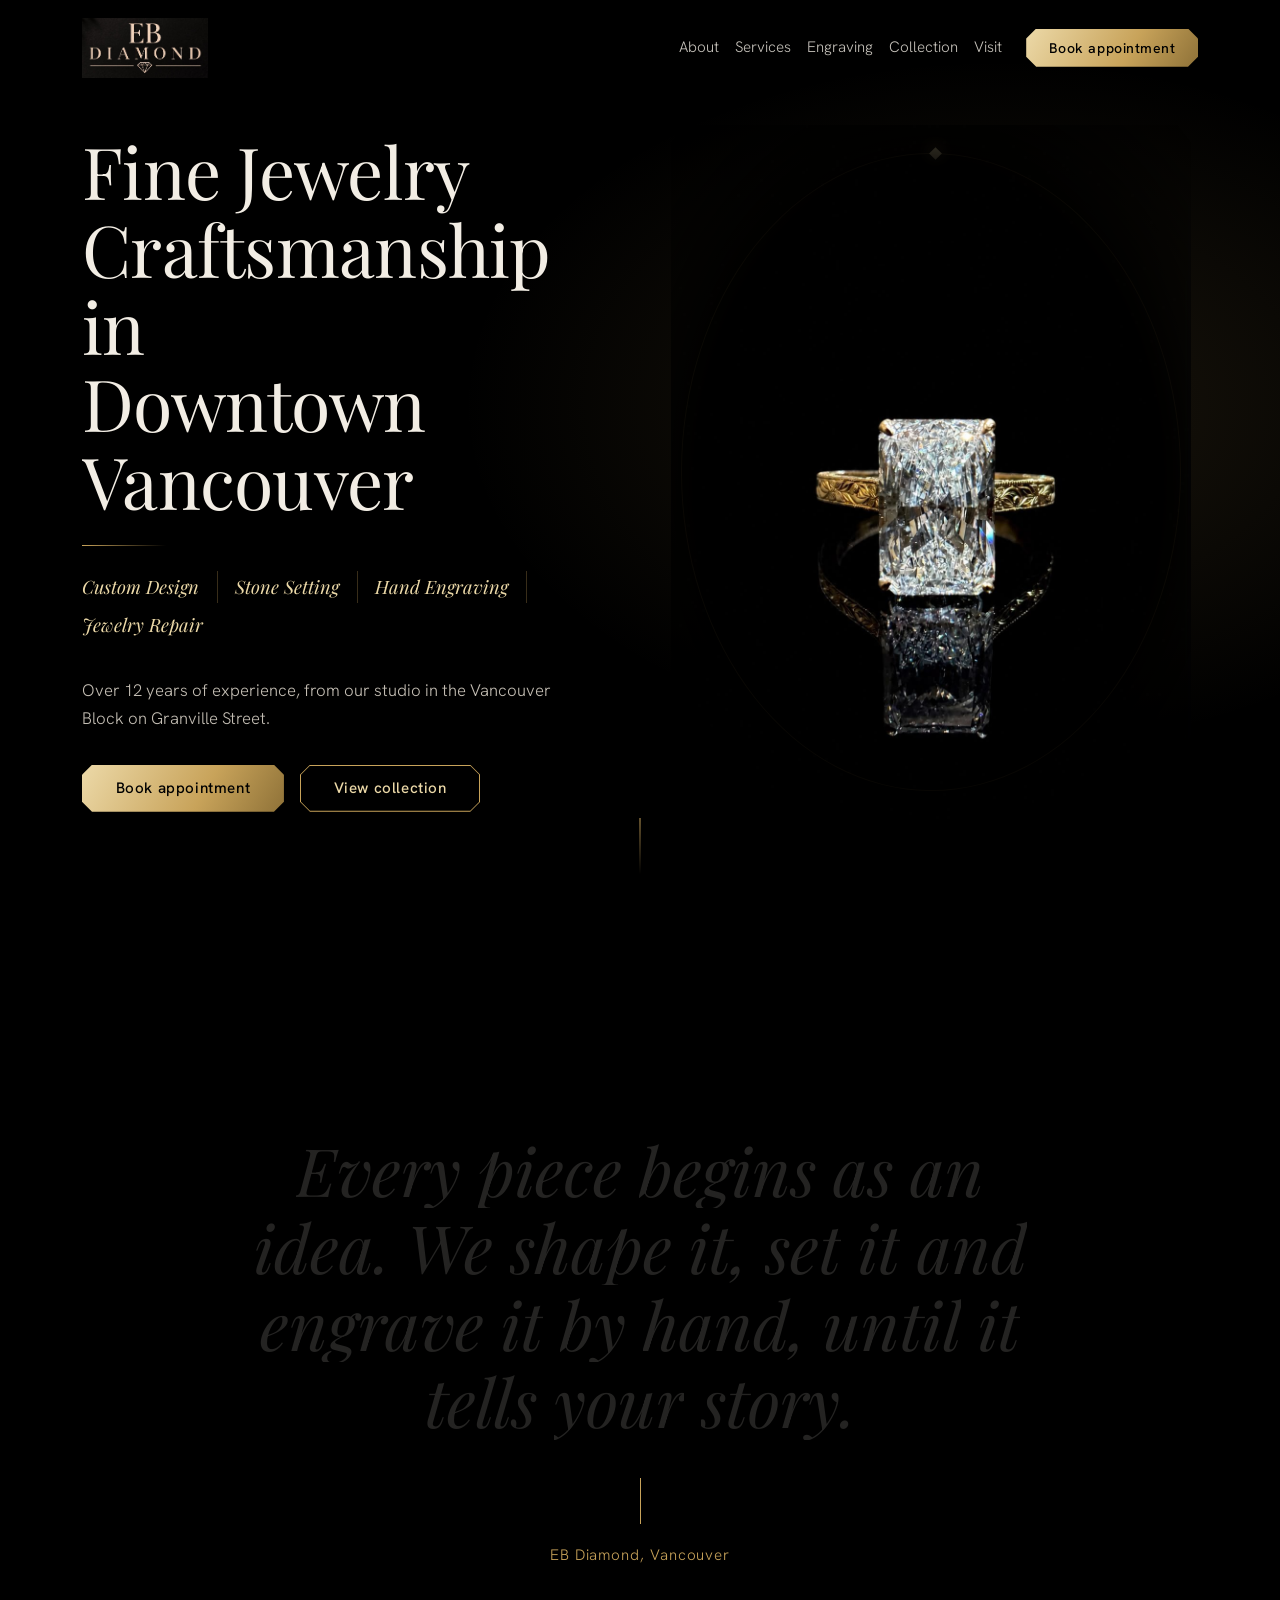
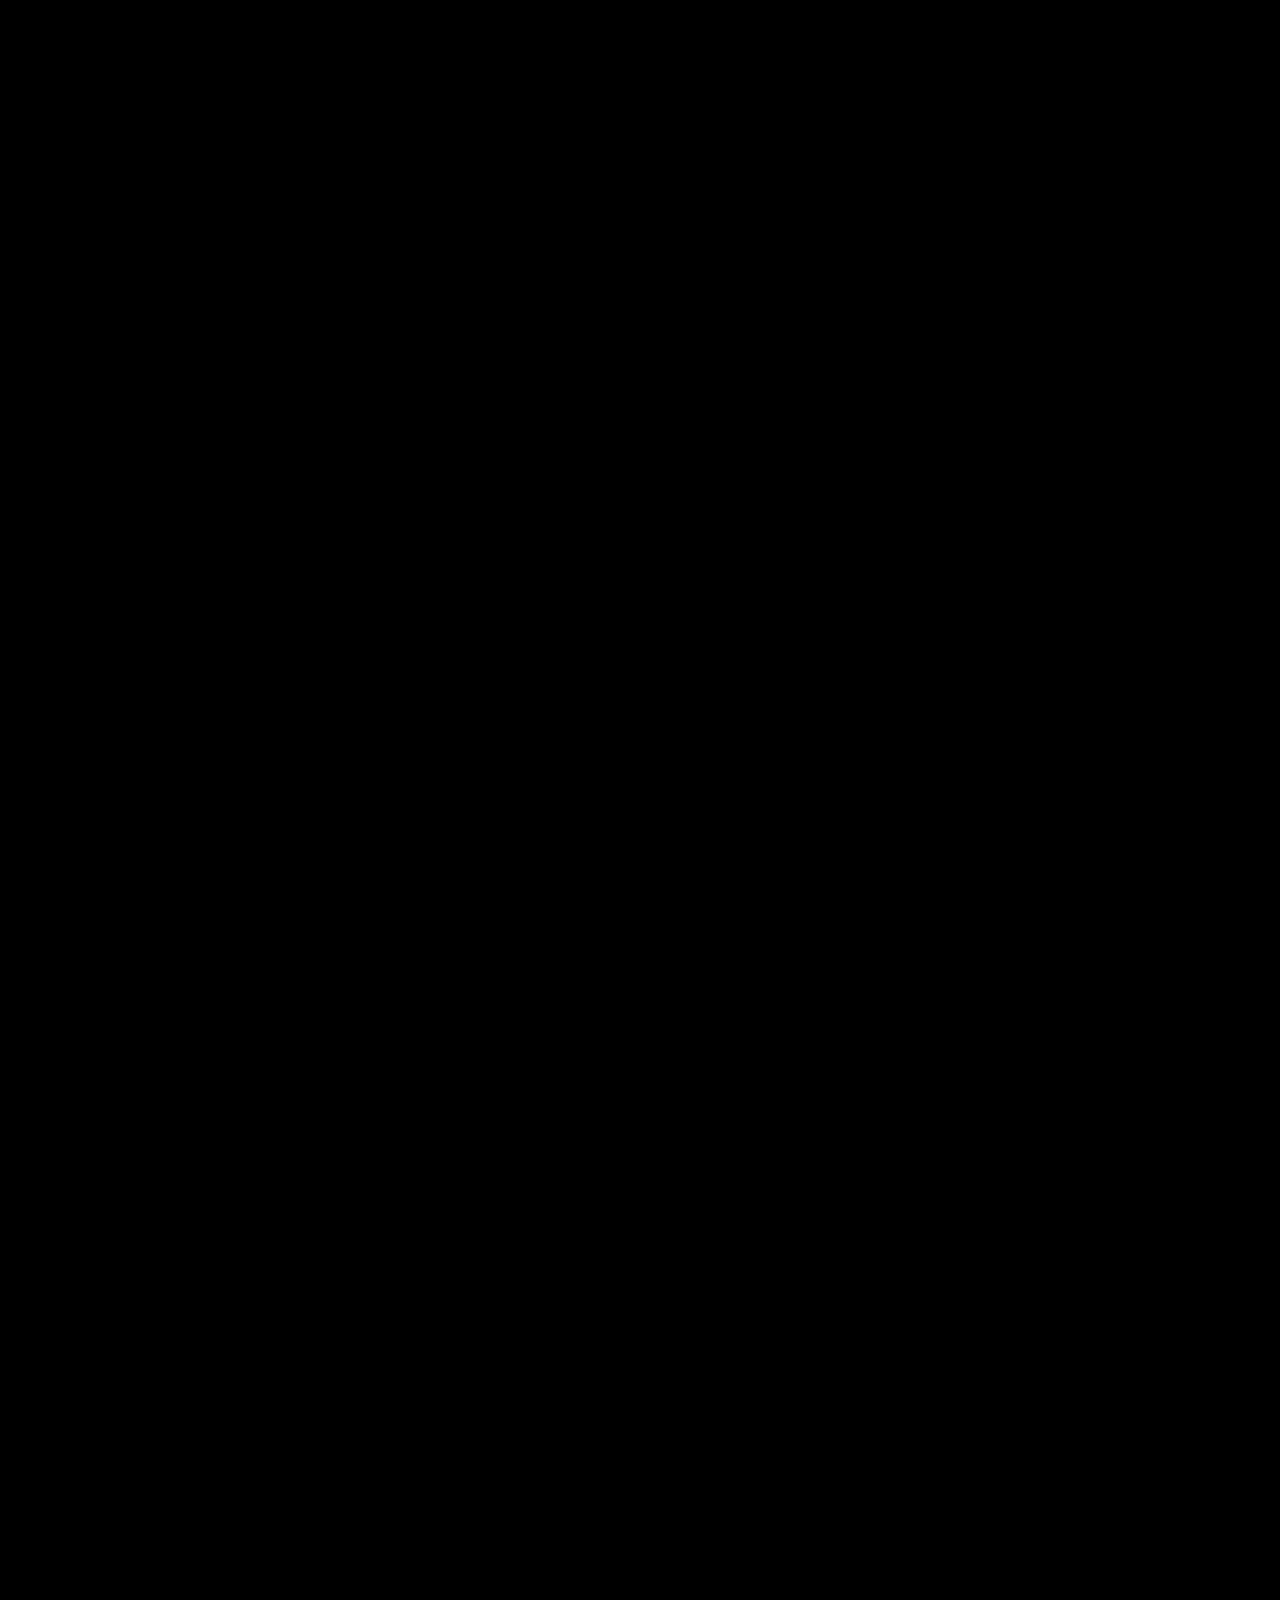
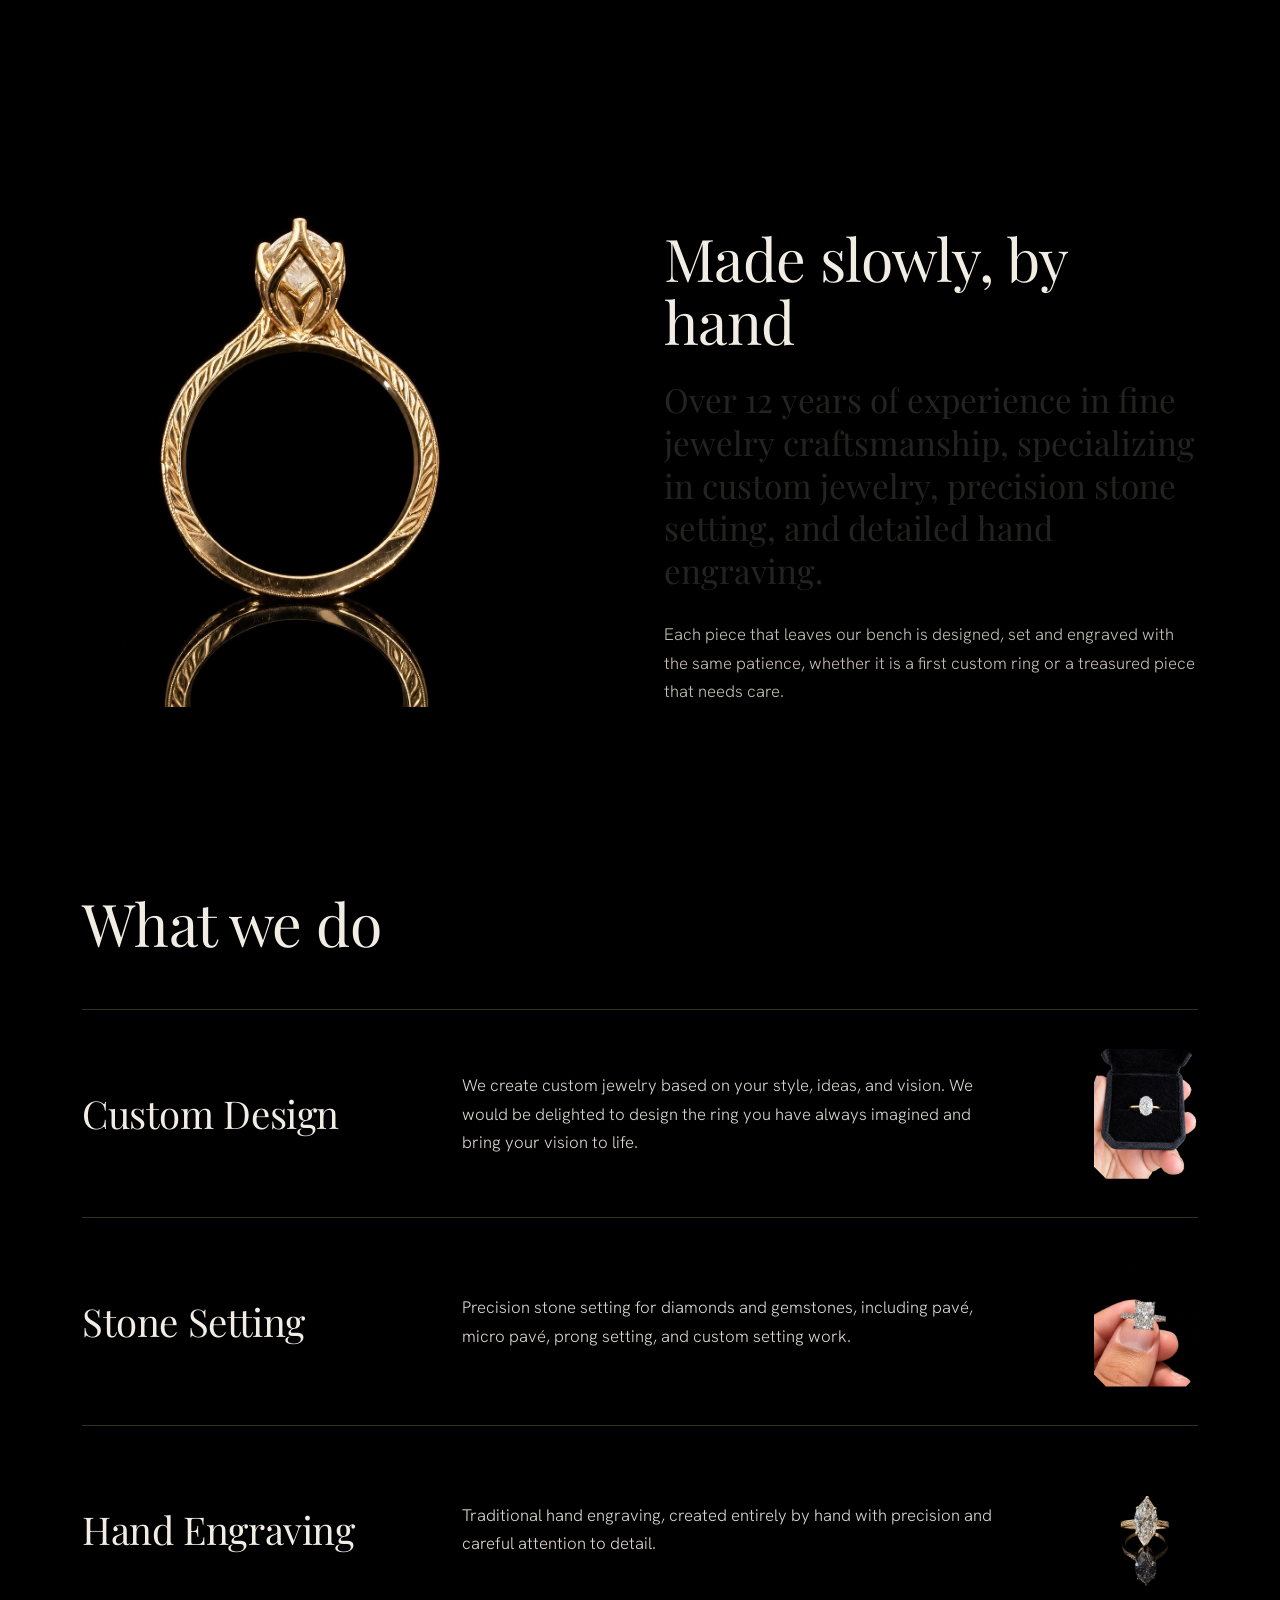
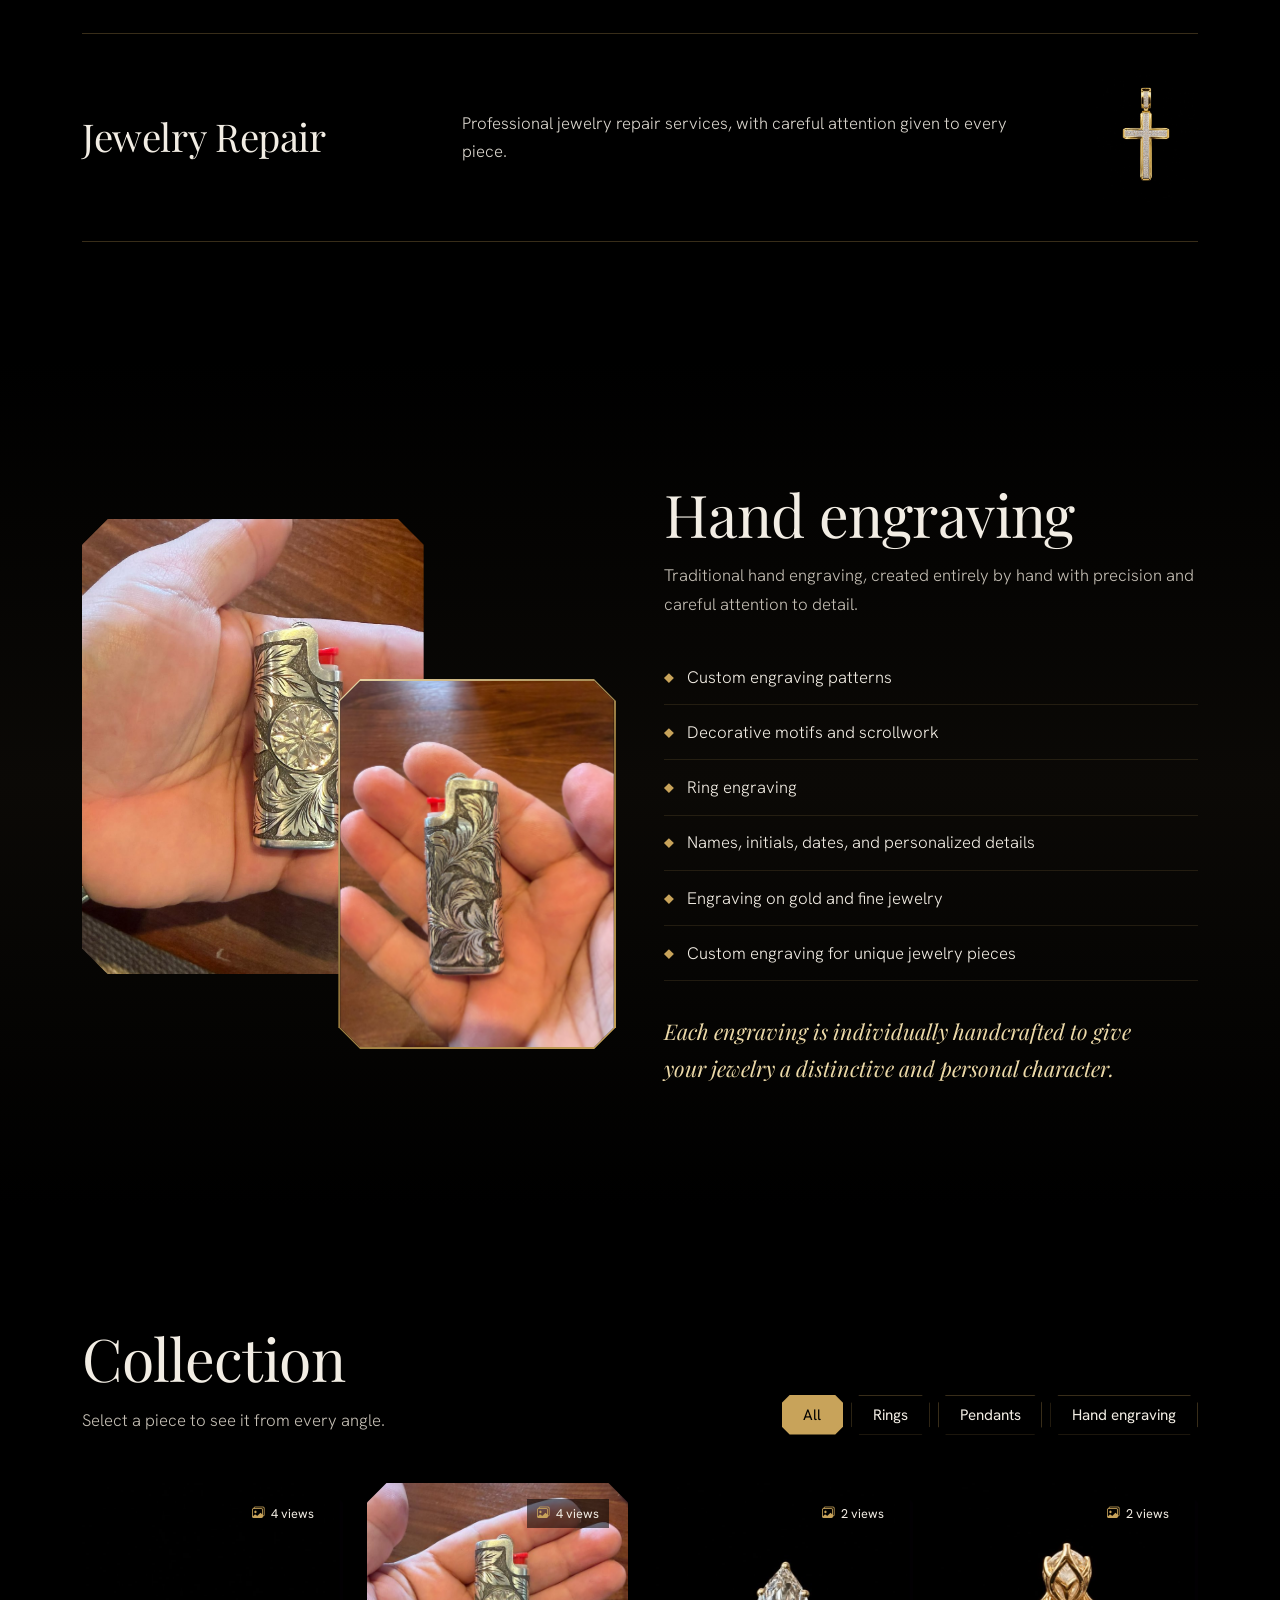
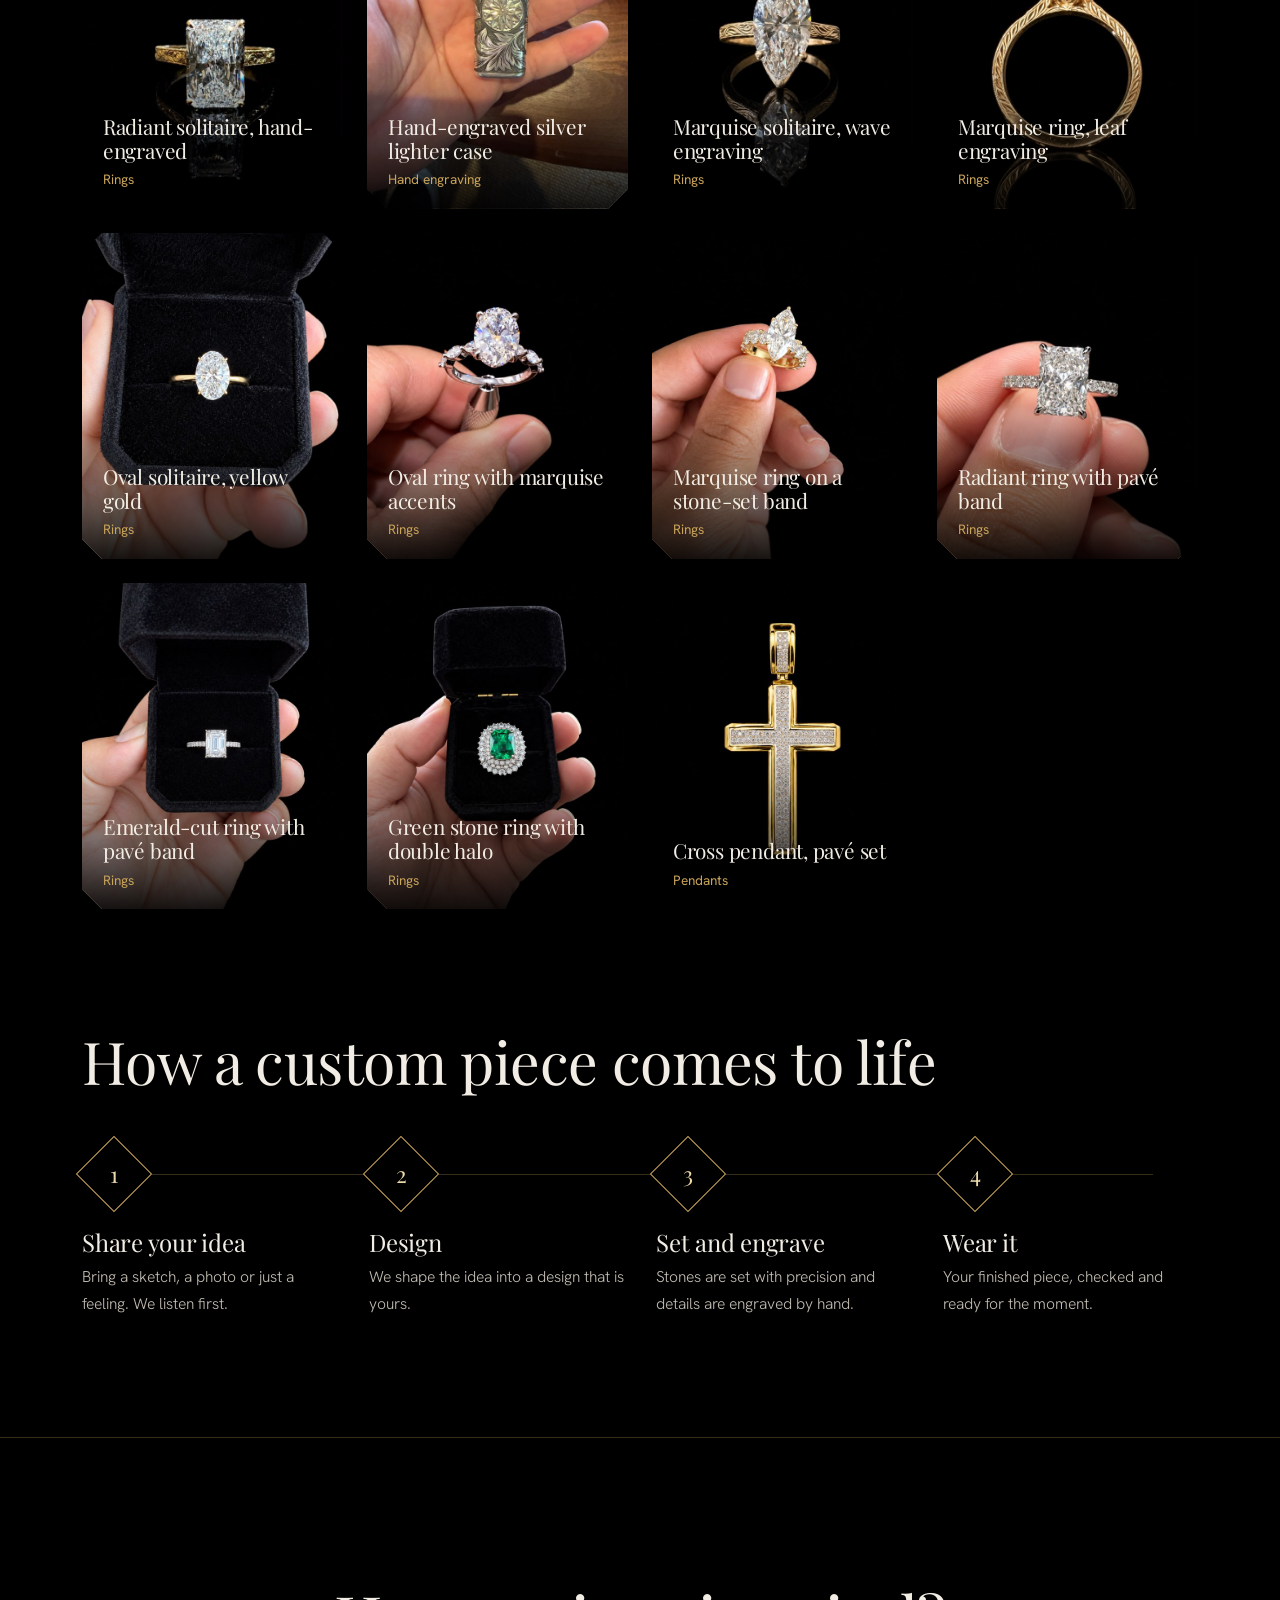
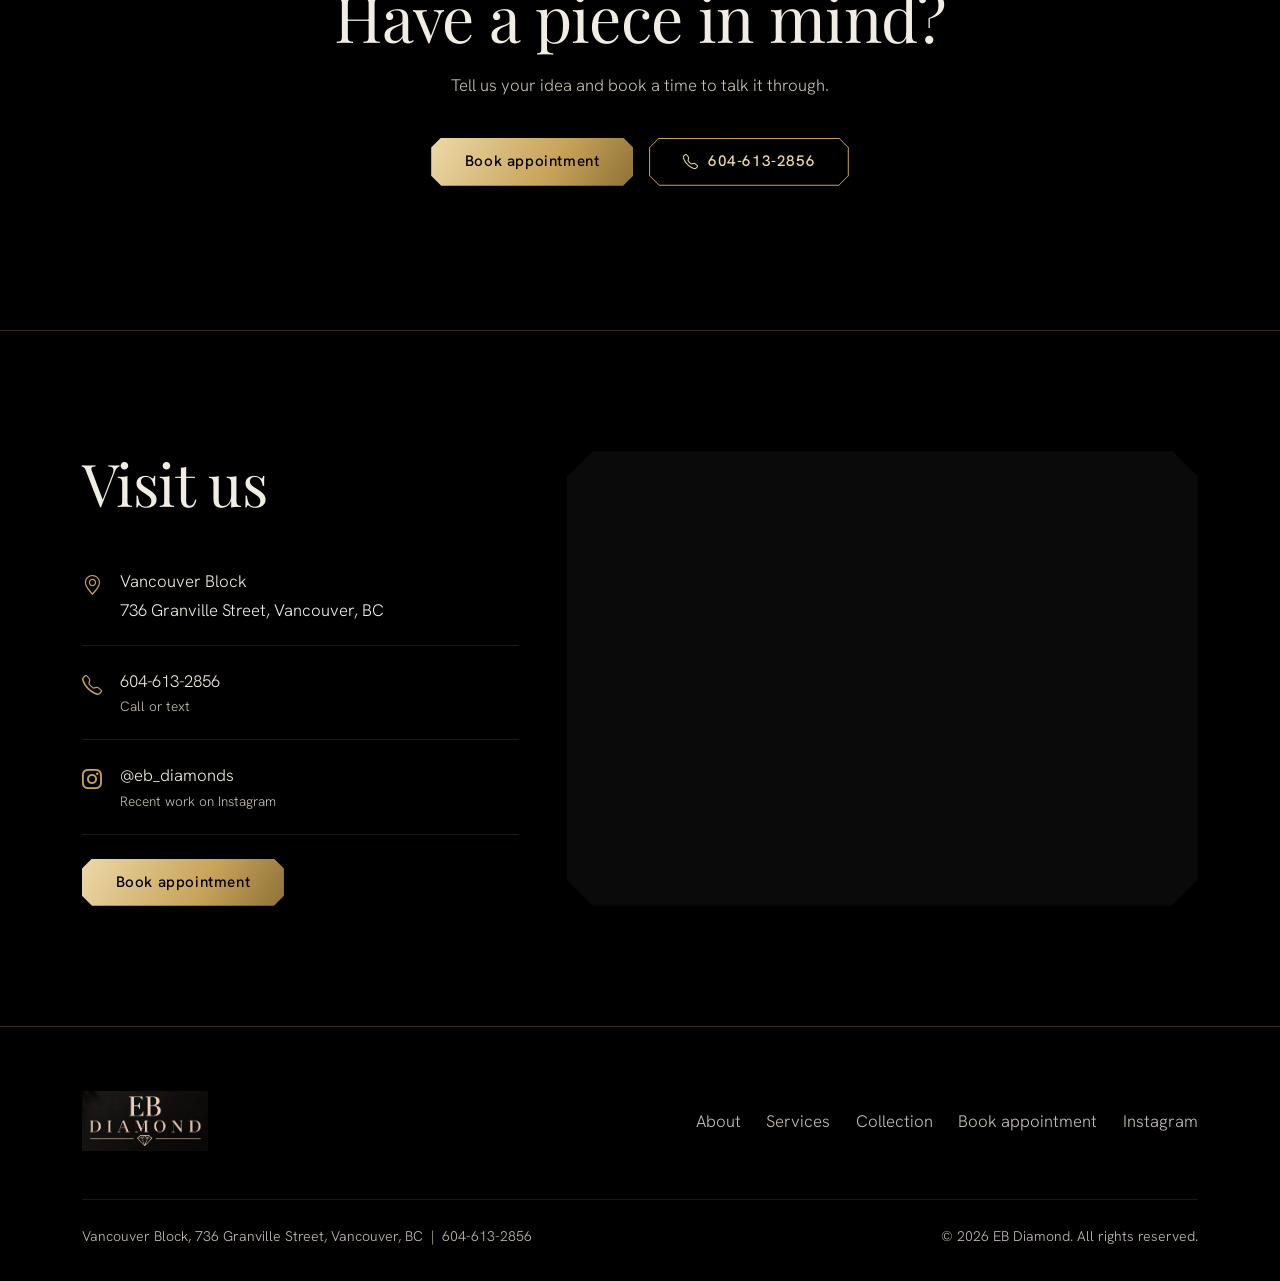
==== index.html @ 09c0a4fa "Initial commit: EB Diamond website with logo, font and image updates" ====
<!DOCTYPE html>
<html lang="en">
<head>
  <meta charset="UTF-8">
  <meta name="viewport" content="width=device-width, initial-scale=1">
  <title>EB Diamond | Custom Jewelry, Stone Setting &amp; Hand Engraving in Vancouver</title>
  <meta name="description" content="EB Diamond: fine jewelry craftsmanship in Downtown Vancouver. Custom design, precision stone setting, hand engraving and jewelry repair at 736 Granville Street.">
  <meta name="theme-color" content="#000000">
  <link rel="icon" href="images/favicon.svg" type="image/svg+xml">

  <!-- Open Graph (link previews on Instagram / WhatsApp etc.) -->
  <meta property="og:title" content="EB Diamond | Fine Jewelry Craftsmanship in Vancouver">
  <meta property="og:description" content="Custom design, stone setting, hand engraving and jewelry repair.">
  <meta property="og:image" content="images/radiant-engraved-front.jpg">
  <meta property="og:type" content="website">

  <!-- Fonts -->
  <link rel="preconnect" href="https://fonts.googleapis.com">
  <link rel="preconnect" href="https://fonts.gstatic.com" crossorigin>
  <link href="https://fonts.googleapis.com/css2?family=Hanken+Grotesk:wght@300;400;500;600&family=Playfair+Display:ital,wght@0,400;0,500;0,600;1,400&display=swap" rel="stylesheet">

  <!-- Bootstrap 5 + Bootstrap Icons -->
  <link href="https://cdn.jsdelivr.net/npm/bootstrap@5.3.3/dist/css/bootstrap.min.css" rel="stylesheet">
  <link href="https://cdn.jsdelivr.net/npm/bootstrap-icons@1.11.3/font/bootstrap-icons.min.css" rel="stylesheet">

  <link href="css/style.css" rel="stylesheet">

  <!-- If JavaScript is off, show everything -->
  <noscript><style>
    .reveal, .hero-visual, .hero-sub, .hero-services, .hero-actions { opacity: 1 !important; transform: none !important; }
    .hero-title .line > span { transform: none !important; }
    .hero-rule { transform: none !important; }
    .quote { height: auto; padding: 8rem 0; } .quote-sticky { position: static; height: auto; }
    .scroll-fill { color: #ecd9a8; }
  </style></noscript>

  <script type="application/ld+json">
  {
    "@context": "https://schema.org",
    "@type": "JewelryStore",
    "name": "EB Diamond",
    "telephone": "+1-604-613-2856",
    "image": "images/radiant-engraved-front.jpg",
    "address": {
      "@type": "PostalAddress",
      "streetAddress": "736 Granville Street",
      "addressLocality": "Vancouver",
      "addressRegion": "BC",
      "addressCountry": "CA"
    },
    "sameAs": ["https://www.instagram.com/eb_diamonds"]
  }
  </script>
</head>
<body>

  <!-- ================= NAVBAR ================= -->
  <nav class="navbar navbar-expand-lg fixed-top" id="mainNav" aria-label="Main">
    <div class="container">
      <a class="navbar-brand" href="index.html" aria-label="EB Diamond, home">
        <img src="images/logo.png" alt="EB Diamond">
      </a>
      <button class="nav-toggle d-lg-none" type="button" data-bs-toggle="collapse" data-bs-target="#navMenu"
              aria-controls="navMenu" aria-expanded="false" aria-label="Toggle menu">
        <span></span><span></span><span></span>
      </button>
      <div class="collapse navbar-collapse" id="navMenu">
        <ul class="navbar-nav ms-auto align-items-lg-center">
          <li class="nav-item"><a class="nav-link" href="#about">About</a></li>
          <li class="nav-item"><a class="nav-link" href="#services">Services</a></li>
          <li class="nav-item"><a class="nav-link" href="#engraving">Engraving</a></li>
          <li class="nav-item"><a class="nav-link" href="#collection">Collection</a></li>
          <li class="nav-item"><a class="nav-link" href="#visit">Visit</a></li>
          <li class="nav-item ms-lg-3 mt-3 mt-lg-0"><a class="btn-gold is-sm" href="appointment.html">Book appointment</a></li>
        </ul>
      </div>
    </div>
  </nav>

  <main>
    <!-- ================= HERO ================= -->
    <header class="hero" id="home">
      <div class="container">
        <div class="row align-items-center g-5">
          <div class="col-lg-6 order-2 order-lg-1">
            <h1 class="hero-title">
              <span class="line"><span>Fine Jewelry</span></span>
              <span class="line"><span>Craftsmanship in</span></span>
              <span class="line"><span>Downtown Vancouver</span></span>
            </h1>
            <div class="hero-rule"></div>
            <ul class="hero-services">
              <li>Custom Design</li>
              <li>Stone Setting</li>
              <li>Hand Engraving</li>
              <li>Jewelry Repair</li>
            </ul>
            <p class="hero-sub">Over 12 years of experience, from our studio in the Vancouver Block on Granville Street.</p>
            <div class="hero-actions">
              <a class="btn-gold" href="appointment.html">Book appointment</a>
              <a class="btn-line" href="#collection">View collection</a>
            </div>
          </div>
          <div class="col-lg-6 order-1 order-lg-2">
            <div class="hero-visual">
              <div class="hero-ring" aria-hidden="true"></div>
              <div class="hero-slides">
                <img class="active" src="images/radiant-engraved-front.jpg" alt="Hand-engraved yellow gold ring with a radiant-cut stone">
                <img src="images/marquise-wave-front.jpg" alt="Marquise solitaire ring with wave engraving">
                <img src="images/marquise-leaf-side.jpg" alt="Leaf-engraved ring with a sculpted basket setting">
              </div>
            </div>
          </div>
        </div>
      </div>
      <span class="hero-scroll" aria-hidden="true"></span>
    </header>

    <!-- ================= PINNED QUOTE (colour fills left to right on scroll) ================= -->
    <section class="quote" aria-label="Our approach">
      <div class="quote-sticky">
        <div class="container">
          <p class="quote-text scroll-fill" data-fill="pinned">Every piece begins as an idea. We shape it, set it and engrave it by hand, until it tells your story.</p>
          <p class="quote-sign">EB Diamond, Vancouver</p>
        </div>
      </div>
    </section>

    <!-- ================= ABOUT ================= -->
    <section class="section" id="about">
      <div class="container">
        <div class="row align-items-center g-5">
          <div class="col-lg-6">
            <div class="about-media reveal">
              <div class="frame frame-1 cut">
                <img data-parallax="0.06" src="images/marquise-leaf-side.jpg" alt="Gold ring with hand-engraved leaf pattern" loading="lazy">
              </div>
            </div>
          </div>
          <div class="col-lg-6">
            <h2 class="section-title reveal">Made slowly, by hand</h2>
            <p class="about-lead scroll-fill">Over 12 years of experience in fine jewelry craftsmanship, specializing in custom jewelry, precision stone setting, and detailed hand engraving.</p>
            <p class="lead-muted reveal">Each piece that leaves our bench is designed, set and engraved with the same patience, whether it is a first custom ring or a treasured piece that needs care.</p>
          </div>
        </div>
      </div>
    </section>

    <!-- ================= SERVICES ================= -->
    <section class="section pt-0" id="services">
      <div class="container">
        <h2 class="section-title reveal">What we do</h2>

        <div class="svc-list">
          <article class="svc-row reveal">
            <div class="row align-items-center g-4">
              <div class="col-lg-4"><h3>Custom Design</h3></div>
              <div class="col-8 col-lg-6"><p>We create custom jewelry based on your style, ideas, and vision. We would be delighted to design the ring you have always imagined and bring your vision to life.</p></div>
              <div class="col-4 col-lg-2"><div class="svc-thumb cut"><img src="images/thumbs/oval-solitaire-gold.jpg" alt="" loading="lazy"></div></div>
            </div>
          </article>

          <article class="svc-row reveal">
            <div class="row align-items-center g-4">
              <div class="col-lg-4"><h3>Stone Setting</h3></div>
              <div class="col-8 col-lg-6"><p>Precision stone setting for diamonds and gemstones, including pavé, micro pavé, prong setting, and custom setting work.</p></div>
              <div class="col-4 col-lg-2"><div class="svc-thumb cut"><img src="images/thumbs/radiant-pave-ring.jpg" alt="" loading="lazy"></div></div>
            </div>
          </article>

          <article class="svc-row reveal">
            <div class="row align-items-center g-4">
              <div class="col-lg-4"><h3>Hand Engraving</h3></div>
              <div class="col-8 col-lg-6"><p>Traditional hand engraving, created entirely by hand with precision and careful attention to detail.</p></div>
              <div class="col-4 col-lg-2"><div class="svc-thumb cut"><img src="images/thumbs/marquise-wave-front.jpg" alt="" loading="lazy"></div></div>
            </div>
          </article>

          <article class="svc-row reveal">
            <div class="row align-items-center g-4">
              <div class="col-lg-4"><h3>Jewelry Repair</h3></div>
              <div class="col-8 col-lg-6"><p>Professional jewelry repair services, with careful attention given to every piece.</p></div>
              <div class="col-4 col-lg-2"><div class="svc-thumb cut"><img src="images/thumbs/cross-pendant.jpg" alt="" loading="lazy"></div></div>
            </div>
          </article>
        </div>
      </div>
    </section>

    <!-- ================= HAND ENGRAVING FEATURE ================= -->
    <section class="section engraving" id="engraving">
      <div class="container">
        <div class="row align-items-center g-5">
          <div class="col-lg-6 order-2 order-lg-1">
            <div class="stack reveal">
              <div class="frame s1 cut">
                <img data-parallax="0.05" src="images/lighter-front-2.jpg" alt="Silver lighter case engraved with leaves and a faceted medallion" loading="lazy">
              </div>
              <div class="s2 cut ringed">
                <div class="frame cut">
                  <img data-parallax="-0.07" src="images/lighter-back.jpg" alt="Back of the engraved lighter case with flowing leaf scrollwork" loading="lazy">
                </div>
              </div>
            </div>
          </div>
          <div class="col-lg-6 order-1 order-lg-2">
            <h2 class="section-title reveal">Hand engraving</h2>
            <p class="lead-muted mt-3 reveal">Traditional hand engraving, created entirely by hand with precision and careful attention to detail.</p>
            <ul class="engrave-list reveal">
              <li>Custom engraving patterns</li>
              <li>Decorative motifs and scrollwork</li>
              <li>Ring engraving</li>
              <li>Names, initials, dates, and personalized details</li>
              <li>Engraving on gold and fine jewelry</li>
              <li>Custom engraving for unique jewelry pieces</li>
            </ul>
            <p class="engrave-note reveal">Each engraving is individually handcrafted to give your jewelry a distinctive and personal character.</p>
          </div>
        </div>
      </div>
    </section>

    <!-- ================= COLLECTION ================= -->
    <section class="section" id="collection">
      <div class="container">
        <div class="row align-items-end g-4 mb-5">
          <div class="col-lg-7">
            <h2 class="section-title reveal">Collection</h2>
            <p class="lead-muted mt-3 reveal">Select a piece to see it from every angle.</p>
          </div>
          <div class="col-lg-5">
            <div class="filters justify-content-lg-end reveal" role="group" aria-label="Filter collection">
              <button class="filter-btn active" type="button" data-filter="all" aria-pressed="true">All</button>
              <button class="filter-btn" type="button" data-filter="rings" aria-pressed="false">Rings</button>
              <button class="filter-btn" type="button" data-filter="pendants" aria-pressed="false">Pendants</button>
              <button class="filter-btn" type="button" data-filter="engraving" aria-pressed="false">Hand engraving</button>
            </div>
          </div>
        </div>

        <!-- cards are generated by js/main.js from the PRODUCTS list -->
        <div class="row g-3 g-lg-4" id="productGrid"></div>
      </div>
    </section>

    <!-- ================= HOW A CUSTOM PIECE HAPPENS ================= -->
    <section class="section pt-0" id="process">
      <div class="container">
        <h2 class="section-title reveal">How a custom piece comes to life</h2>
        <div class="steps">
          <div class="step reveal" style="--d:.0s">
            <div class="step-n"><b>1</b></div>
            <h3>Share your idea</h3>
            <p>Bring a sketch, a photo or just a feeling. We listen first.</p>
          </div>
          <div class="step reveal" style="--d:.12s">
            <div class="step-n"><b>2</b></div>
            <h3>Design</h3>
            <p>We shape the idea into a design that is yours.</p>
          </div>
          <div class="step reveal" style="--d:.24s">
            <div class="step-n"><b>3</b></div>
            <h3>Set and engrave</h3>
            <p>Stones are set with precision and details are engraved by hand.</p>
          </div>
          <div class="step reveal" style="--d:.36s">
            <div class="step-n"><b>4</b></div>
            <h3>Wear it</h3>
            <p>Your finished piece, checked and ready for the moment.</p>
          </div>
        </div>
      </div>
    </section>

    <!-- ================= CTA ================= -->
    <section class="cta">
      <div class="container">
        <h2 class="reveal">Have a piece in mind?</h2>
        <p class="reveal">Tell us your idea and book a time to talk it through.</p>
        <div class="d-flex flex-wrap justify-content-center gap-3 reveal">
          <a class="btn-gold" href="appointment.html">Book appointment</a>
          <a class="btn-line" href="tel:+16046132856"><i class="bi bi-telephone"></i> 604-613-2856</a>
        </div>
      </div>
    </section>

    <!-- ================= VISIT ================= -->
    <section class="section" id="visit">
      <div class="container">
        <div class="row g-5">
          <div class="col-lg-5">
            <h2 class="section-title reveal">Visit us</h2>
            <ul class="contact-list reveal">
              <li>
                <i class="bi bi-geo-alt"></i>
                <div>
                  <a href="https://www.google.com/maps/search/?api=1&query=736+Granville+Street+Vancouver+BC" target="_blank" rel="noopener">Vancouver Block<br>736 Granville Street, Vancouver, BC</a>
                </div>
              </li>
              <li>
                <i class="bi bi-telephone"></i>
                <div><a href="tel:+16046132856">604-613-2856</a><small>Call or text</small></div>
              </li>
              <li>
                <i class="bi bi-instagram"></i>
                <div><a href="https://www.instagram.com/eb_diamonds" target="_blank" rel="noopener">@eb_diamonds</a><small>Recent work on Instagram</small></div>
              </li>
            </ul>
            <a class="btn-gold mt-4" href="appointment.html">Book appointment</a>
          </div>
          <div class="col-lg-7">
            <div class="map-wrap cut reveal">
              <iframe title="Map: EB Diamond, 736 Granville Street, Vancouver" loading="lazy" referrerpolicy="no-referrer-when-downgrade"
                      src="https://www.google.com/maps?q=736+Granville+Street,+Vancouver,+BC&amp;output=embed"></iframe>
            </div>
          </div>
        </div>
      </div>
    </section>
  </main>

  <!-- ================= FOOTER ================= -->
  <footer class="footer">
    <div class="container">
      <div class="row g-4 align-items-center">
        <div class="col-lg-5">
          <a class="navbar-brand" href="index.html" aria-label="EB Diamond, home">
            <img src="images/logo.png" alt="EB Diamond">
          </a>
        </div>
        <div class="col-lg-7">
          <ul class="footer-nav justify-content-lg-end">
            <li><a href="#about">About</a></li>
            <li><a href="#services">Services</a></li>
            <li><a href="#collection">Collection</a></li>
            <li><a href="appointment.html">Book appointment</a></li>
            <li><a href="https://www.instagram.com/eb_diamonds" target="_blank" rel="noopener">Instagram</a></li>
          </ul>
        </div>
      </div>
      <div class="footer-bottom d-flex flex-wrap justify-content-between gap-2">
        <span>Vancouver Block, 736 Granville Street, Vancouver, BC &nbsp;|&nbsp; 604-613-2856</span>
        <span>&copy; <span class="js-year">2026</span> EB Diamond. All rights reserved.</span>
      </div>
    </div>
  </footer>

  <button class="to-top" type="button" aria-label="Back to top"><i class="bi bi-arrow-up"></i></button>

  <!-- ================= LIGHTBOX: one piece, many angles ================= -->
  <div class="lb" id="lightbox" role="dialog" aria-modal="true" aria-label="Product viewer" aria-hidden="true">
    <div class="lb-stage">
      <button class="lb-arrow lb-prev" type="button" aria-label="Previous angle"><i class="bi bi-chevron-left"></i></button>
      <img class="lb-img" src="[data-uri]" alt="">
      <button class="lb-arrow lb-next" type="button" aria-label="Next angle"><i class="bi bi-chevron-right"></i></button>
    </div>
    <aside class="lb-info">
      <p class="lb-cat"></p>
      <h3 class="lb-title"></h3>
      <p class="lb-desc"></p>
      <p class="lb-count" aria-live="polite"></p>
      <div class="lb-thumbs"></div>
      <div class="lb-cta">
        <a class="btn-gold is-sm" href="appointment.html">Book appointment</a>
        <a class="btn-line is-sm" href="tel:+16046132856">Call</a>
      </div>
    </aside>
    <button class="lb-close" type="button" aria-label="Close viewer"><i class="bi bi-x-lg"></i></button>
  </div>

  <script src="https://cdn.jsdelivr.net/npm/bootstrap@5.3.3/dist/js/bootstrap.bundle.min.js"></script>
  <script src="js/main.js"></script>
</body>
</html>
---- css/style.css ----
/* ==========================================================
   EB DIAMOND — main stylesheet
   Design idea: the product photos sit on pure black, so the
   page is pure black too and the pieces float. Corners are cut
   like an emerald-cut stone (see .cut). Gold = engraved gold.
   ========================================================== */

:root {
  --bg: #000;
  --gold: #c8a35a;
  --gold-hi: #ecd9a8;
  --gold-lo: #8f7238;
  --ivory: #f2ede4;
  --muted: #c4beb4;
  --line: rgba(200, 163, 90, .28);
  --soft: rgba(255, 255, 255, .04);

  --display: 'Playfair Display', Georgia, serif;
  --body: 'Hanken Grotesk', system-ui, sans-serif;

  --ease: cubic-bezier(.22, .8, .24, 1);
  --nav-h: 76px;
}

/* ---------- base ---------- */
*, *::before, *::after { box-sizing: border-box; }
html { scroll-behavior: smooth; scroll-padding-top: 84px; }
body {
  margin: 0;
  background: var(--bg);
  color: var(--ivory);
  font-family: var(--body);
  font-weight: 300;
  font-size: 1.05rem;
  line-height: 1.7;
  overflow-x: hidden;
  -webkit-font-smoothing: antialiased;
}
body.no-scroll { overflow: hidden; }
img { max-width: 100%; display: block; }
a { color: inherit; text-decoration: none; }
::selection { background: var(--gold); color: #000; }

h1, h2, h3, h4 {
  font-family: var(--display);
  font-weight: 400;
  line-height: 1.08;
  letter-spacing: -.01em;
  margin: 0;
}
p { margin: 0; }

:focus-visible { outline: 2px solid var(--gold-hi); outline-offset: 3px; }

.section { padding: 7.5rem 0; position: relative; }
.section-title { font-size: clamp(2.2rem, 4.6vw, 3.8rem); }
.lead-muted { color: var(--muted); max-width: 34rem; }

/* emerald-cut corners: the one shape motif of the site */
.cut {
  --c: 16px;
  clip-path: polygon(
    var(--c) 0, calc(100% - var(--c)) 0, 100% var(--c), 100% calc(100% - var(--c)),
    calc(100% - var(--c)) 100%, var(--c) 100%, 0 calc(100% - var(--c)), 0 var(--c)
  );
}

/* ---------- buttons ---------- */
.btn-gold, .btn-line {
  --c: 10px;
  position: relative;
  isolation: isolate;
  display: inline-flex;
  align-items: center;
  justify-content: center;
  gap: .6rem;
  padding: 1rem 2.1rem;
  border: 0;
  border-radius: 0;
  font: 500 .95rem/1 var(--body);
  letter-spacing: .04em;
  cursor: pointer;
  clip-path: polygon(
    var(--c) 0, calc(100% - var(--c)) 0, 100% var(--c), 100% calc(100% - var(--c)),
    calc(100% - var(--c)) 100%, var(--c) 100%, 0 calc(100% - var(--c)), 0 var(--c)
  );
  transition: color .35s var(--ease), transform .35s var(--ease);
}
.btn-gold { background: linear-gradient(120deg, var(--gold-hi), var(--gold) 60%, var(--gold-lo)); color: #000; }
.btn-gold::after {
  content: ''; position: absolute; inset: 0; z-index: -1;
  background: linear-gradient(120deg, #fff6dc, var(--gold-hi));
  opacity: 0; transition: opacity .35s var(--ease);
}
.btn-gold:hover::after { opacity: 1; }
.btn-line { background: var(--gold); color: var(--gold-hi); }
.btn-line::before {
  content: ''; position: absolute; inset: 1px; z-index: -1; background: #000;
  clip-path: polygon(
    calc(var(--c) - 1px) 0, calc(100% - var(--c) + 1px) 0, 100% calc(var(--c) - 1px),
    100% calc(100% - var(--c) + 1px), calc(100% - var(--c) + 1px) 100%, calc(var(--c) - 1px) 100%,
    0 calc(100% - var(--c) + 1px), 0 calc(var(--c) - 1px)
  );
  transition: background .35s var(--ease);
}
.btn-line:hover { color: #000; }
.btn-line:hover::before { background: var(--gold); }
.btn-gold:focus-visible, .btn-line:focus-visible { outline: 2px solid #fff; outline-offset: -5px; }
.is-sm { padding: .75rem 1.4rem; font-size: .88rem; }

/* ---------- navbar ---------- */
#mainNav {
  padding: 1.1rem 0;
  transition: padding .4s var(--ease), background .4s var(--ease), border-color .4s;
  border-bottom: 1px solid transparent;
}
#mainNav.scrolled {
  padding: .55rem 0;
  background: rgba(0, 0, 0, .86);
  backdrop-filter: blur(14px);
  -webkit-backdrop-filter: blur(14px);
  border-bottom-color: var(--line);
}
.navbar-brand { display: flex; align-items: center; gap: .8rem; color: var(--ivory); padding: 0; }
.navbar-brand:hover { color: var(--ivory); }
.navbar-brand img { height: 60px; width: auto; object-fit: contain; }
.brand-text { font-family: var(--display); font-size: 1.45rem; letter-spacing: .12em; font-weight: 400; }
.brand-text small { display: block; font-family: var(--body); font-size: .62rem; letter-spacing: .34em; color: var(--gold); font-weight: 400; margin-top: -.15rem; }

.navbar .nav-link {
  position: relative;
  color: var(--ivory);
  font-size: .95rem;
  padding: .5rem 1rem;
  opacity: .82;
  transition: opacity .3s, color .3s;
}
.navbar .nav-link::after {
  content: ''; position: absolute; left: 1rem; right: 1rem; bottom: .2rem; height: 1px;
  background: var(--gold); transform: scaleX(0); transform-origin: left;
  transition: transform .45s var(--ease);
}
.navbar .nav-link:hover, .navbar .nav-link.active { opacity: 1; color: var(--gold-hi); }
.navbar .nav-link:hover::after, .navbar .nav-link.active::after { transform: scaleX(1); }

.nav-toggle { border: 0; background: none; padding: .5rem; box-shadow: none !important; }
.nav-toggle span { display: block; width: 26px; height: 1.5px; background: var(--gold); margin: 6px 0; transition: transform .35s var(--ease), opacity .25s; }
.nav-toggle[aria-expanded="true"] span:nth-child(1) { transform: translateY(7.5px) rotate(45deg); }
.nav-toggle[aria-expanded="true"] span:nth-child(2) { opacity: 0; }
.nav-toggle[aria-expanded="true"] span:nth-child(3) { transform: translateY(-7.5px) rotate(-45deg); }

@media (max-width: 991.98px) {
  .navbar-collapse { background: rgba(0, 0, 0, .96); border: 1px solid var(--line); margin-top: .9rem; padding: 1rem 1.2rem 1.4rem; }
  .navbar .nav-link::after { left: 0; right: auto; width: 2rem; }
  .navbar .nav-link { padding-left: 0; }
}

/* ---------- hero ---------- */
.hero {
  position: relative;
  min-height: 100vh;
  display: flex;
  align-items: center;
  padding: calc(var(--nav-h) + 2rem) 0 4rem;
  overflow: hidden;
  background: radial-gradient(ellipse 60% 55% at 78% 45%, rgba(200, 163, 90, .13), transparent 70%), var(--bg);
}
.hero-title { font-size: clamp(2.7rem, 5.6vw, 5.2rem); margin-bottom: 1.6rem; }
.hero-title .line { display: block; overflow: hidden; padding-bottom: .1em; margin-bottom: -.1em; }
.hero-title .line > span { display: inline-block; transform: translateY(110%); }
.hero-rule { width: 84px; height: 1px; background: linear-gradient(90deg, var(--gold), transparent); margin-bottom: 1.6rem; transform-origin: left; transform: scaleX(0); }
.hero-sub { color: var(--muted); max-width: 30rem; margin-bottom: 2rem; opacity: 0; }
.hero-services {
  display: flex; flex-wrap: wrap; gap: .4rem 0; margin: 0 0 2.2rem; padding: 0; list-style: none;
  font-family: var(--display); font-style: italic; font-size: 1.15rem; color: var(--gold-hi); opacity: 0;
}
.hero-services li { padding-right: 1.1rem; margin-right: 1.1rem; border-right: 1px solid var(--line); }
.hero-services li:last-child { border-right: 0; margin-right: 0; padding-right: 0; }
.hero-actions { display: flex; flex-wrap: wrap; gap: 1rem; opacity: 0; }

/* the load-in sequence runs once fonts/page are ready (.is-ready set by JS) */
.is-ready .hero-title .line > span { animation: lineUp 1.2s var(--ease) forwards; }
.is-ready .hero-title .line:nth-child(1) > span { animation-delay: .1s; }
.is-ready .hero-title .line:nth-child(2) > span { animation-delay: .25s; }
.is-ready .hero-title .line:nth-child(3) > span { animation-delay: .4s; }
.is-ready .hero-rule { animation: ruleIn 1.2s var(--ease) .7s forwards; }
.is-ready .hero-services { animation: fadeIn 1s var(--ease) .85s forwards; }
.is-ready .hero-sub { animation: fadeIn 1s var(--ease) 1s forwards; }
.is-ready .hero-actions { animation: fadeIn 1s var(--ease) 1.15s forwards; }
.is-ready .hero-visual { animation: fadeIn 1.6s var(--ease) .3s forwards; }
@keyframes lineUp { to { transform: none; } }
@keyframes ruleIn { to { transform: scaleX(1); } }
@keyframes fadeIn { to { opacity: 1; } }

.hero-visual { position: relative; max-width: 520px; margin: 0 auto; aspect-ratio: 3 / 4; opacity: 0; }
.hero-slides {
  position: absolute; inset: 0;
  -webkit-mask-image: radial-gradient(ellipse 70% 68% at 50% 50%, #000 62%, transparent 100%);
  mask-image: radial-gradient(ellipse 70% 68% at 50% 50%, #000 62%, transparent 100%);
}
.hero-slides img {
  position: absolute; inset: 0; width: 100%; height: 100%; object-fit: cover;
  opacity: 0; transform: scale(1.07);
  transition: opacity 1.8s ease, transform 8s linear;
}
.hero-slides img.active { opacity: 1; transform: scale(1); }
.hero-ring {
  position: absolute; inset: 4% 2%; border: 1px solid var(--line); border-radius: 50%;
  animation: spin 60s linear infinite;
}
.hero-ring::after {
  content: ''; position: absolute; top: -5px; left: 50%; width: 9px; height: 9px;
  background: var(--gold-hi); transform: rotate(45deg); box-shadow: 0 0 16px var(--gold);
}
@keyframes spin { to { transform: rotate(360deg); } }

.hero-scroll {
  position: absolute; left: 50%; bottom: 1.6rem; transform: translateX(-50%);
  width: 1px; height: 56px; background: linear-gradient(var(--gold), transparent);
  transform-origin: top; animation: cue 2.4s ease-in-out infinite;
}
@keyframes cue { 0%, 100% { opacity: .2; } 50% { opacity: 1; } }

/* ---------- scroll-fill text (colour sweeps left to right while you scroll) ---------- */
.scroll-fill .w {
  display: inline-block;
  --p: 0;
  background: linear-gradient(90deg, var(--gold-hi) calc(var(--p) * 100%), rgba(242, 237, 228, .15) calc(var(--p) * 100%));
  -webkit-background-clip: text;
  background-clip: text;
  -webkit-text-fill-color: transparent;
  color: transparent;
}

/* pinned quote: the section is tall, the text stays put while it fills */
.quote { position: relative; height: 260vh; }
.quote-sticky { position: sticky; top: 0; height: 100vh; display: flex; align-items: center; justify-content: center; text-align: center; }
.quote-text {
  font-family: var(--display); font-style: italic; font-weight: 400;
  font-size: clamp(2rem, 5.2vw, 4.6rem); line-height: 1.16; max-width: 22ch; margin: 0 auto;
}
.quote-sign { margin-top: 2.4rem; color: var(--gold); font-size: .95rem; letter-spacing: .06em; }
.quote-sign::before { content: ''; display: block; width: 1px; height: 46px; background: var(--gold); margin: 0 auto 1.2rem; }

/* ---------- about ---------- */
.about-media { position: relative; padding: 0 0 12% 0; }
.frame { position: relative; overflow: hidden; background: #000; }
.frame img { position: absolute; left: 0; top: -9%; width: 100%; height: 118%; object-fit: cover; will-change: transform; }
.frame-1 { aspect-ratio: 4 / 5; width: 82%; --c: 26px; }
/* .ringed = outer gold hairline; the .frame inside it is one step smaller */
.ringed { padding: 2px; background: linear-gradient(140deg, var(--gold-hi), var(--gold-lo) 50%, var(--gold)); }
.ringed > .frame { width: 100%; height: 100%; --c: 16px; }
.frame-2 { aspect-ratio: 1 / 1; width: 46%; position: absolute; right: 0; bottom: 0; --c: 18px; }
.about-lead { font-family: var(--display); font-size: clamp(1.6rem, 2.6vw, 2.35rem); line-height: 1.28; margin: 1.6rem 0 1.8rem; }

/* ---------- services (divided list, not cards) ---------- */
.svc-list { border-top: 1px solid var(--line); margin-top: 3.4rem; }
.svc-row { position: relative; border-bottom: 1px solid var(--line); padding: 2.4rem 0; transition: padding .5s var(--ease); }
.svc-row::before {
  content: ''; position: absolute; left: 0; bottom: -1px; height: 1px; width: 100%;
  background: var(--gold); transform: scaleX(0); transform-origin: left; transition: transform .8s var(--ease);
}
.svc-row:hover::before { transform: scaleX(1); }
.svc-row h3 { font-size: clamp(1.8rem, 3vw, 2.6rem); transition: color .4s, transform .5s var(--ease); }
.svc-row:hover h3 { color: var(--gold-hi); transform: translateX(10px); }
.svc-row p { color: var(--ivory); opacity: 0.9; max-width: 36rem; }
.svc-thumb { width: 104px; aspect-ratio: 4 / 5; --c: 12px; margin-left: auto; overflow: hidden; background: #000; }
.svc-thumb img { width: 100%; height: 100%; object-fit: cover; transition: transform .9s var(--ease); }
.svc-row:hover .svc-thumb img { transform: scale(1.18) rotate(2deg); }

/* ---------- hand engraving feature ---------- */
.engraving { background: linear-gradient(180deg, #000, #0b0906 50%, #000); }
.stack { position: relative; padding-bottom: 14%; }
.stack .s1 { width: 64%; aspect-ratio: 3 / 4; --c: 26px; }
.stack .s2 { position: absolute; right: 0; bottom: 0; width: 52%; aspect-ratio: 3 / 4; --c: 22px; }
.stack .s2 > .frame { --c: 20px; }
.stack .frame img { object-position: center; }
.engrave-list { list-style: none; padding: 0; margin: 2rem 0; }
.engrave-list li { display: flex; gap: 1rem; align-items: baseline; padding: .8rem 0; border-bottom: 1px solid rgba(200, 163, 90, .14); }
.engrave-list li::before { content: ''; flex: none; width: 7px; height: 7px; background: var(--gold); transform: rotate(45deg) translateY(-2px); }
.engrave-note { font-family: var(--display); font-style: italic; font-size: 1.35rem; color: var(--gold-hi); max-width: 30rem; }

/* ---------- collection ---------- */
.filters { display: flex; flex-wrap: wrap; gap: .5rem; }
.filter-btn {
  background: none; border: 1px solid var(--line); color: var(--ivory); padding: .55rem 1.3rem;
  font: 400 .95rem var(--body); cursor: pointer; transition: all .35s var(--ease);
  clip-path: polygon(8px 0, calc(100% - 8px) 0, 100% 8px, 100% calc(100% - 8px), calc(100% - 8px) 100%, 8px 100%, 0 calc(100% - 8px), 0 8px);
}
.filter-btn:hover { border-color: var(--gold); color: var(--gold-hi); }
.filter-btn.active { background: var(--gold); color: #000; border-color: var(--gold); }

.p-item.is-hidden { display: none; }
.p-item.pop { animation: pop .7s var(--ease) both; }
@keyframes pop { from { opacity: 0; transform: translateY(26px) scale(.97); } to { opacity: 1; transform: none; } }

.p-card {
  --c: 20px;
  position: relative; display: block; width: 100%; aspect-ratio: 4 / 5; padding: 0; border: 0;
  background: #000; color: inherit; text-align: left; cursor: pointer; overflow: hidden;
}
.p-card img {
  position: absolute; inset: 0; width: 100%; height: 100%; object-fit: cover;
  transition: transform 1.3s var(--ease), opacity .8s var(--ease);
}
.p-card .alt { opacity: 0; }
.p-card:hover .alt, .p-card:focus-visible .alt { opacity: 1; }
.p-card:hover img { transform: scale(1.06); }
.p-card::after { content: ''; position: absolute; inset: 0; background: linear-gradient(180deg, transparent 52%, rgba(0, 0, 0, .9)); pointer-events: none; }
.p-meta { position: absolute; left: 1.3rem; right: 1.3rem; bottom: 1.1rem; z-index: 2; }
.p-title { display: block; font-family: var(--display); font-weight: 400; font-size: 1.3rem; line-height: 1.15; letter-spacing: -.01em; }
.p-meta span { display: block; margin-top: .35rem; font-size: .85rem; color: var(--gold); }
.p-count {
  position: absolute; top: 1rem; right: 1.2rem; z-index: 2; display: flex; align-items: center; gap: .4rem;
  font-size: .8rem; color: var(--ivory); background: rgba(0, 0, 0, .55); padding: .25rem .6rem;
}
.p-count i { color: var(--gold); }

/* ---------- process (a real sequence, so numbers are OK here) ---------- */
.steps { display: grid; grid-template-columns: repeat(4, 1fr); gap: 2rem; margin-top: 3.4rem; counter-reset: s; position: relative; }
.steps::before { content: ''; position: absolute; top: 27px; left: 4%; right: 4%; height: 1px; background: var(--line); }
.step { position: relative; }
.step-n {
  position: relative; width: 54px; height: 54px; display: grid; place-items: center; background: #000;
  border: 1px solid var(--gold); font-family: var(--display); font-size: 1.4rem; color: var(--gold-hi);
  transform: rotate(45deg); margin: 0 0 1.8rem .3rem;
}
.step-n b { font-weight: 400; transform: rotate(-45deg); }
.step h3 { font-size: 1.5rem; margin-bottom: .5rem; }
.step p { color: var(--muted); font-size: .98rem; }
@media (max-width: 991.98px) {
  .steps { grid-template-columns: repeat(2, 1fr); gap: 2.6rem 1.6rem; }
  .steps::before { display: none; }
}
@media (max-width: 575.98px) { .steps { grid-template-columns: 1fr; } }

/* ---------- call to action ---------- */
.cta {
  position: relative; text-align: center; padding: 9rem 0;
  background: linear-gradient(rgba(0, 0, 0, .78), rgba(0, 0, 0, .9)), url('../images/radiant-engraved-front.jpg') center / cover no-repeat;
  border-block: 1px solid var(--line);
}
@media (min-width: 992px) { .cta { background-attachment: fixed; } }
.cta h2 { font-size: clamp(2.3rem, 5vw, 4.2rem); }
.cta p { color: var(--muted); margin: 1.2rem auto 2.4rem; max-width: 30rem; }

/* ---------- visit ---------- */
.contact-list { list-style: none; padding: 0; margin: 2rem 0 0; }
.contact-list li { display: flex; gap: 1.1rem; padding: 1.3rem 0; border-bottom: 1px solid rgba(200, 163, 90, .16); }
.contact-list i { color: var(--gold); font-size: 1.25rem; margin-top: .1rem; }
.contact-list small { display: block; color: var(--muted); font-size: .85rem; }
.contact-list a { transition: color .3s; }
.contact-list a:hover { color: var(--gold-hi); }
.map-wrap { position: relative; min-height: 420px; height: 100%; --c: 26px; background: #0a0a0a; }
.map-wrap iframe { position: absolute; inset: 0; width: 100%; height: 100%; border: 0; filter: grayscale(1) invert(.92) contrast(.9) sepia(.25); }

/* ---------- footer ---------- */
.footer { padding: 4rem 0 2rem; border-top: 1px solid var(--line); }
.footer a { color: var(--muted); transition: color .3s; }
.footer a:hover { color: var(--gold-hi); }
.footer-nav { display: flex; flex-wrap: wrap; gap: .4rem 1.6rem; list-style: none; padding: 0; margin: 0; }
.footer-bottom { margin-top: 3rem; padding-top: 1.6rem; border-top: 1px solid rgba(200, 163, 90, .14); color: var(--muted); font-size: .88rem; }

.to-top {
  position: fixed; right: 1.4rem; bottom: 1.4rem; z-index: 1000; width: 48px; height: 48px;
  display: grid; place-items: center; background: #000; color: var(--gold); border: 1px solid var(--gold);
  cursor: pointer; opacity: 0; visibility: hidden; transform: translateY(12px) rotate(45deg);
  transition: all .4s var(--ease);
}
.to-top i { transform: rotate(-45deg); }
.to-top.show { opacity: 1; visibility: visible; transform: rotate(45deg); }
.to-top:hover { background: var(--gold); color: #000; }

/* ---------- reveal on scroll (kept quiet on purpose) ---------- */
.reveal { opacity: 0; transform: translateY(26px); transition: opacity .9s var(--ease), transform .9s var(--ease); transition-delay: var(--d, 0s); }
.reveal.in { opacity: 1; transform: none; }

/* ---------- lightbox (product angles) ---------- */
.lb {
  position: fixed; inset: 0; z-index: 2000; background: #000;
  display: grid; grid-template-columns: minmax(0, 1fr) 380px;
  opacity: 0; visibility: hidden; transition: opacity .5s var(--ease), visibility .5s;
}
.lb.open { opacity: 1; visibility: visible; }
.lb-stage { position: relative; display: flex; align-items: center; justify-content: center; padding: 1.5rem 5rem; min-height: 0; }
.lb-img { max-width: 100%; max-height: calc(100vh - 3rem); object-fit: contain; transition: opacity .35s ease, transform .6s var(--ease); }
.lb-img.swap { opacity: 0; transform: scale(.975); }
.lb-arrow {
  position: absolute; top: 50%; width: 52px; height: 52px; margin-top: -26px; display: grid; place-items: center;
  background: rgba(0, 0, 0, .6); color: var(--gold); border: 1px solid var(--gold-lo); cursor: pointer;
  transform: rotate(45deg); transition: all .35s var(--ease); z-index: 3;
}
.lb-arrow i { transform: rotate(-45deg); font-size: 1.1rem; }
.lb-arrow:hover { background: var(--gold); color: #000; }
.lb-prev { left: 1.6rem; } .lb-next { right: 1.6rem; }
.lb.single .lb-arrow, .lb.single .lb-thumbs, .lb.single .lb-count { display: none; }
.lb-close {
  position: absolute; top: 1.2rem; right: 1.4rem; z-index: 5; width: 46px; height: 46px; display: grid; place-items: center;
  background: none; border: 1px solid var(--line); color: var(--ivory); font-size: 1.3rem; cursor: pointer; transition: all .3s;
}
.lb-close:hover { background: var(--gold); color: #000; border-color: var(--gold); }
.lb-info { border-left: 1px solid var(--line); padding: 4.6rem 2.2rem 2rem; display: flex; flex-direction: column; overflow-y: auto; }
.lb-cat { color: var(--gold); font-size: .9rem; margin-bottom: .6rem; }
.lb-title { font-size: 2.1rem; margin-bottom: 1rem; }
.lb-desc { color: var(--muted); font-size: 1rem; }
.lb-count { margin-top: 1.6rem; font-family: var(--display); font-size: 1.3rem; color: var(--gold-hi); }
.lb-thumbs { display: flex; flex-wrap: wrap; gap: .6rem; margin-top: 1rem; }
.lb-thumb { width: 66px; aspect-ratio: 3 / 4; padding: 0; border: 1px solid transparent; background: #000; opacity: .5; cursor: pointer; transition: all .3s; overflow: hidden; }
.lb-thumb img { width: 100%; height: 100%; object-fit: cover; }
.lb-thumb:hover { opacity: .85; }
.lb-thumb.active { opacity: 1; border-color: var(--gold); }
.lb-cta { margin-top: auto; padding-top: 2rem; display: flex; flex-wrap: wrap; gap: .8rem; }

@media (max-width: 991.98px) {
  .lb { grid-template-columns: 1fr; grid-template-rows: minmax(0, 1fr) auto; }
  .lb-stage { padding: 3.6rem .8rem .6rem; }
  .lb-img { max-height: 100%; }
  .lb-arrow { width: 44px; height: 44px; margin-top: -22px; }
  .lb-prev { left: 1rem; } .lb-next { right: 1rem; }
  .lb-info { border-left: 0; border-top: 1px solid var(--line); padding: 1rem 1.2rem 1.2rem; max-height: 44vh; }
  .lb-title { font-size: 1.5rem; margin-bottom: .4rem; }
  .lb-desc { font-size: .92rem; }
  .lb-count { margin-top: .8rem; }
  .lb-cta { padding-top: 1rem; }
}

/* ---------- appointment page ---------- */
.page-hero {
  padding: calc(var(--nav-h) + 4.5rem) 0 3.5rem;
  background: radial-gradient(ellipse 60% 90% at 85% 0%, rgba(200, 163, 90, .14), transparent 70%), var(--bg);
}
.crumbs { color: var(--muted); font-size: .92rem; margin-bottom: 1.4rem; }
.crumbs a:hover { color: var(--gold-hi); }
.page-hero h1 { font-size: clamp(2.6rem, 6vw, 5rem); }
.page-hero p { color: var(--muted); max-width: 34rem; margin-top: 1.2rem; }

.info-block { padding: 1.6rem 0; border-bottom: 1px solid var(--line); }
.info-block:first-child { border-top: 1px solid var(--line); }
.info-block h2 { font-size: 1.5rem; margin-bottom: .8rem; }
.info-block ul { list-style: none; padding: 0; margin: 0; color: var(--muted); }
.info-block li { padding: .2rem 0; }
.info-block p { color: var(--muted); }
.info-block a:hover { color: var(--gold-hi); }

.booking-card { --c: 28px; position: relative; padding: 2px; background: linear-gradient(140deg, var(--gold-hi), var(--gold-lo) 45%, var(--gold)); }
.booking-inner { --c: 27px; background: #050505; padding: 2.6rem 2.2rem; min-height: 620px; clip-path: polygon(27px 0, calc(100% - 27px) 0, 100% 27px, 100% calc(100% - 27px), calc(100% - 27px) 100%, 27px 100%, 0 calc(100% - 27px), 0 27px); }
.booking-inner h2 { font-size: 2rem; margin-bottom: .4rem; }
.booking-inner > p { color: var(--muted); margin-bottom: 1.6rem; }
.booking-placeholder { border: 1px dashed var(--line); padding: 3rem 1.6rem; text-align: center; color: var(--muted); }
.booking-placeholder i { font-size: 2.2rem; color: var(--gold); display: block; margin-bottom: 1rem; }
.booking-placeholder a { color: var(--gold-hi); }

/* ---------- accessibility: honour reduced motion ---------- */
@media (prefers-reduced-motion: reduce) {
  html { scroll-behavior: auto; }
  *, *::before, *::after { animation-duration: .01ms !important; animation-iteration-count: 1 !important; transition-duration: .01ms !important; }
  .reveal, .hero-visual, .hero-sub, .hero-services, .hero-actions { opacity: 1 !important; transform: none !important; }
  .hero-title .line > span { transform: none; }
  .hero-rule { transform: none; }
  .quote { height: auto; padding: 8rem 0; }
  .quote-sticky { position: static; height: auto; }
}
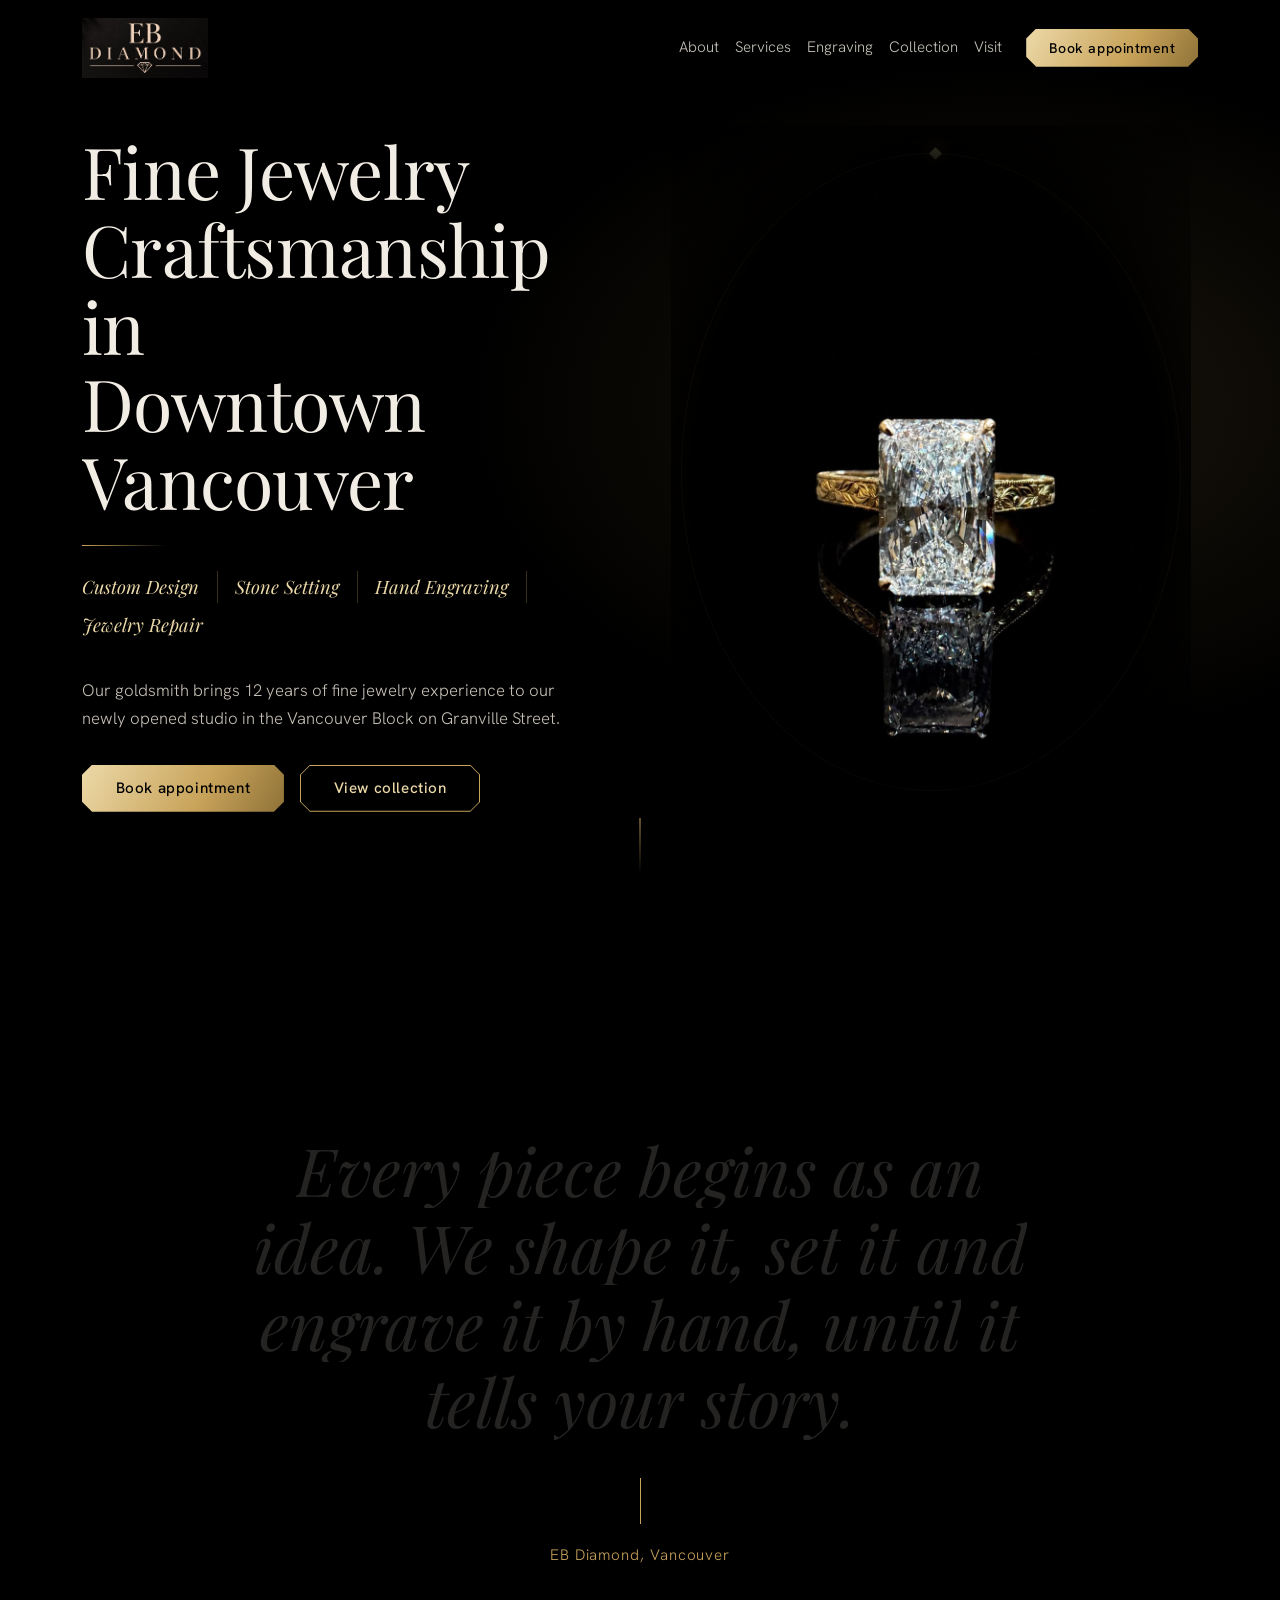
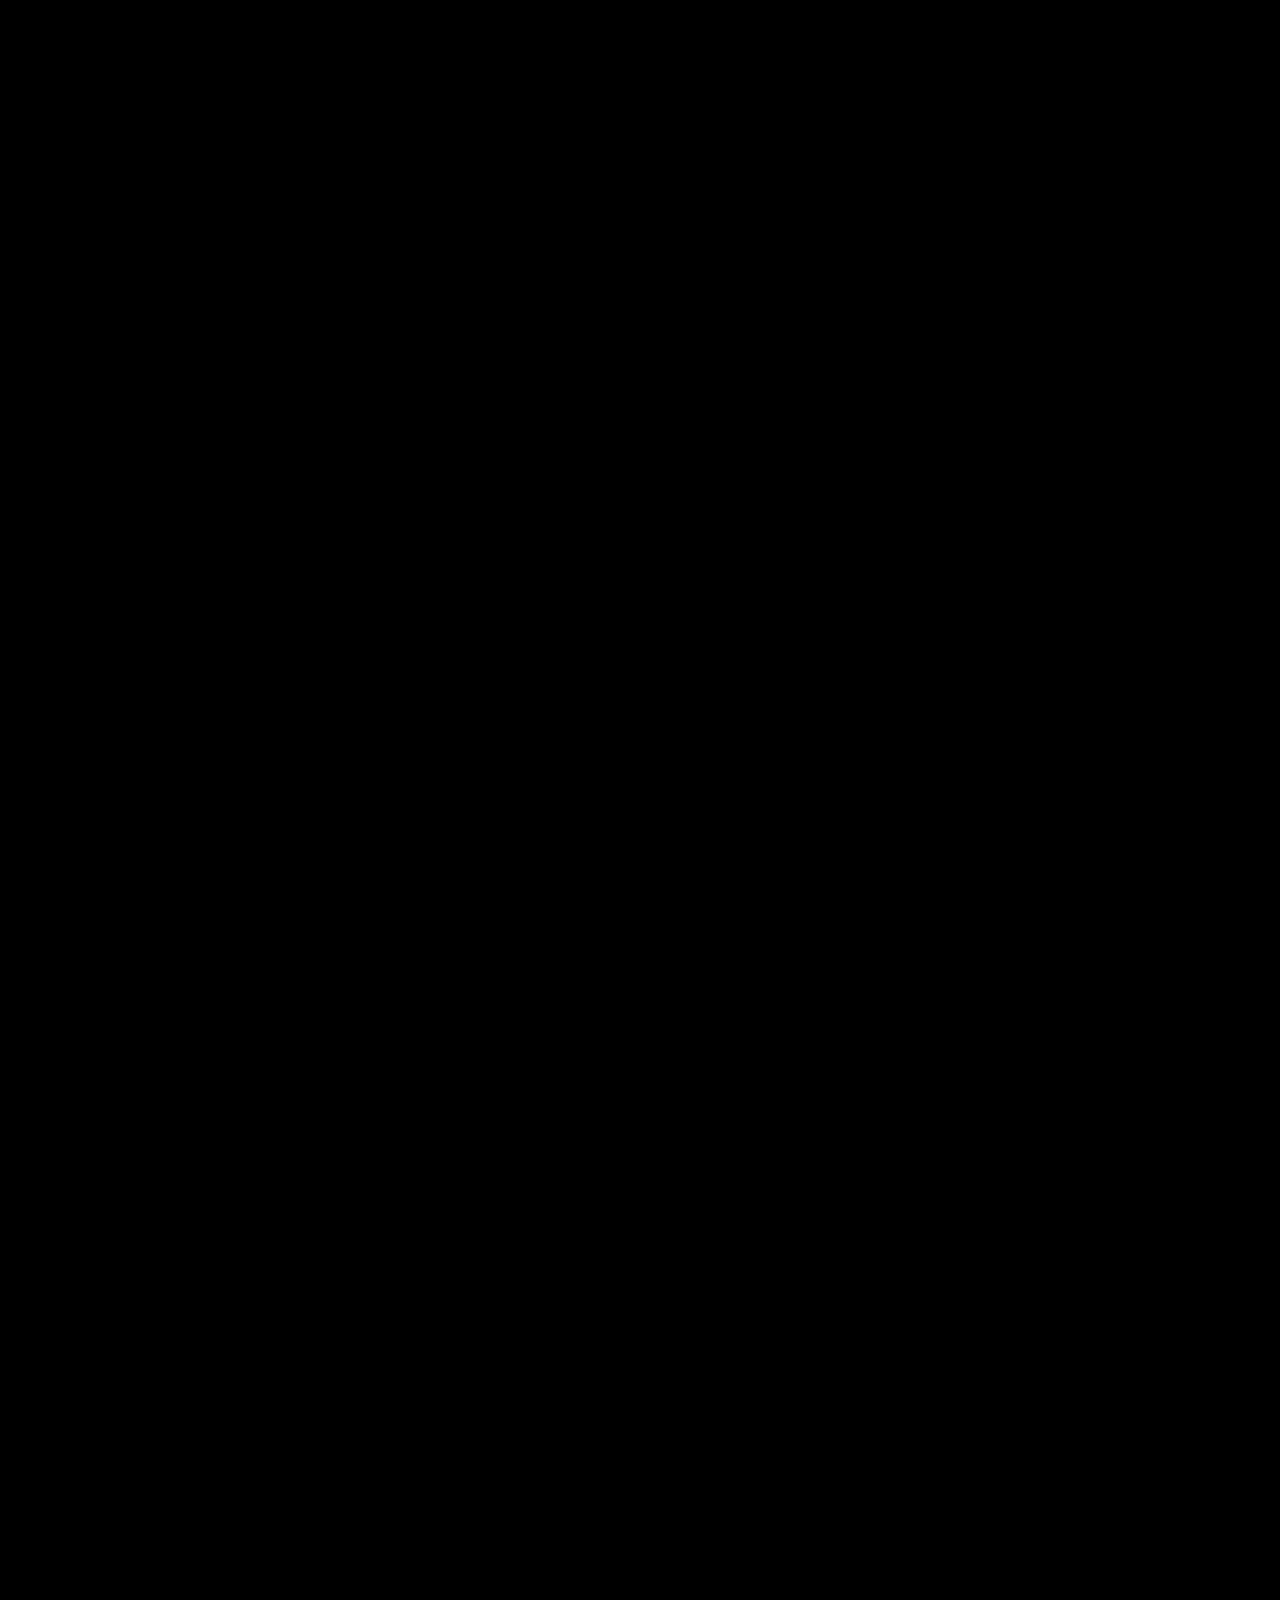
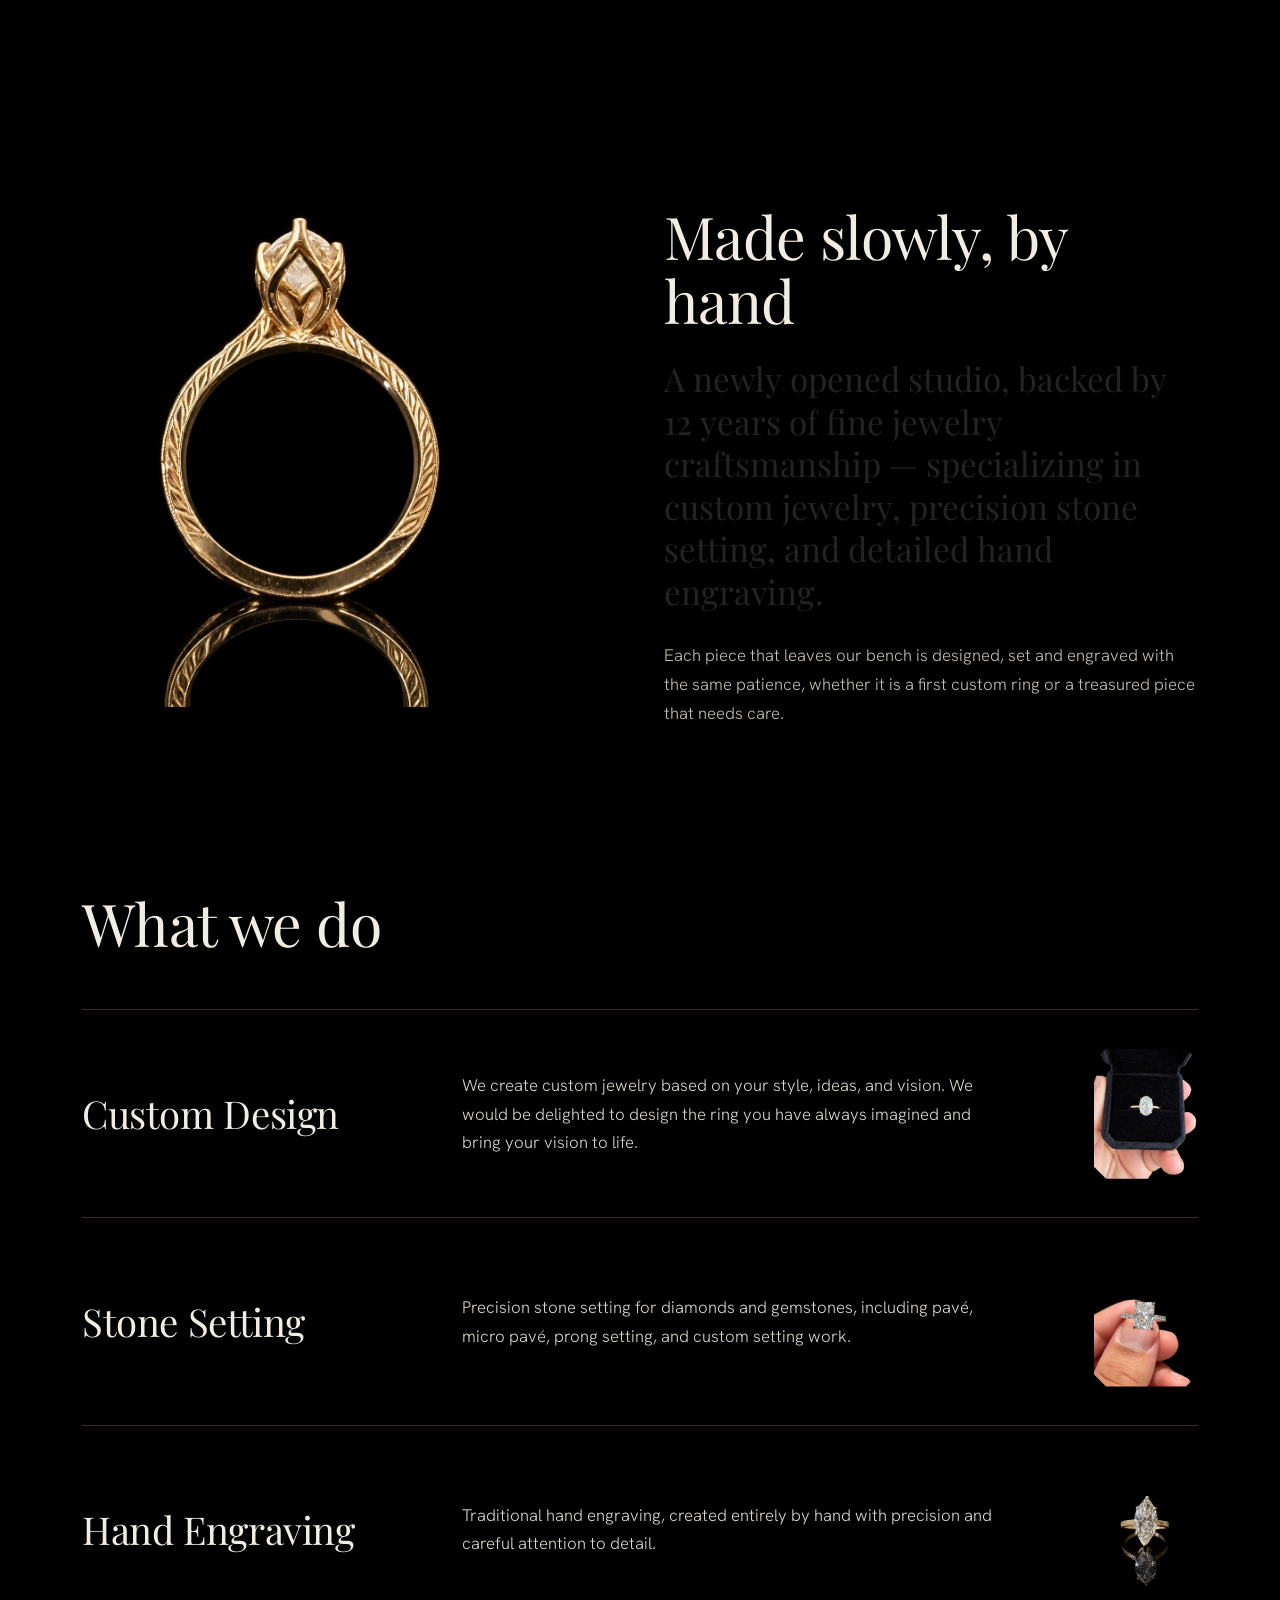
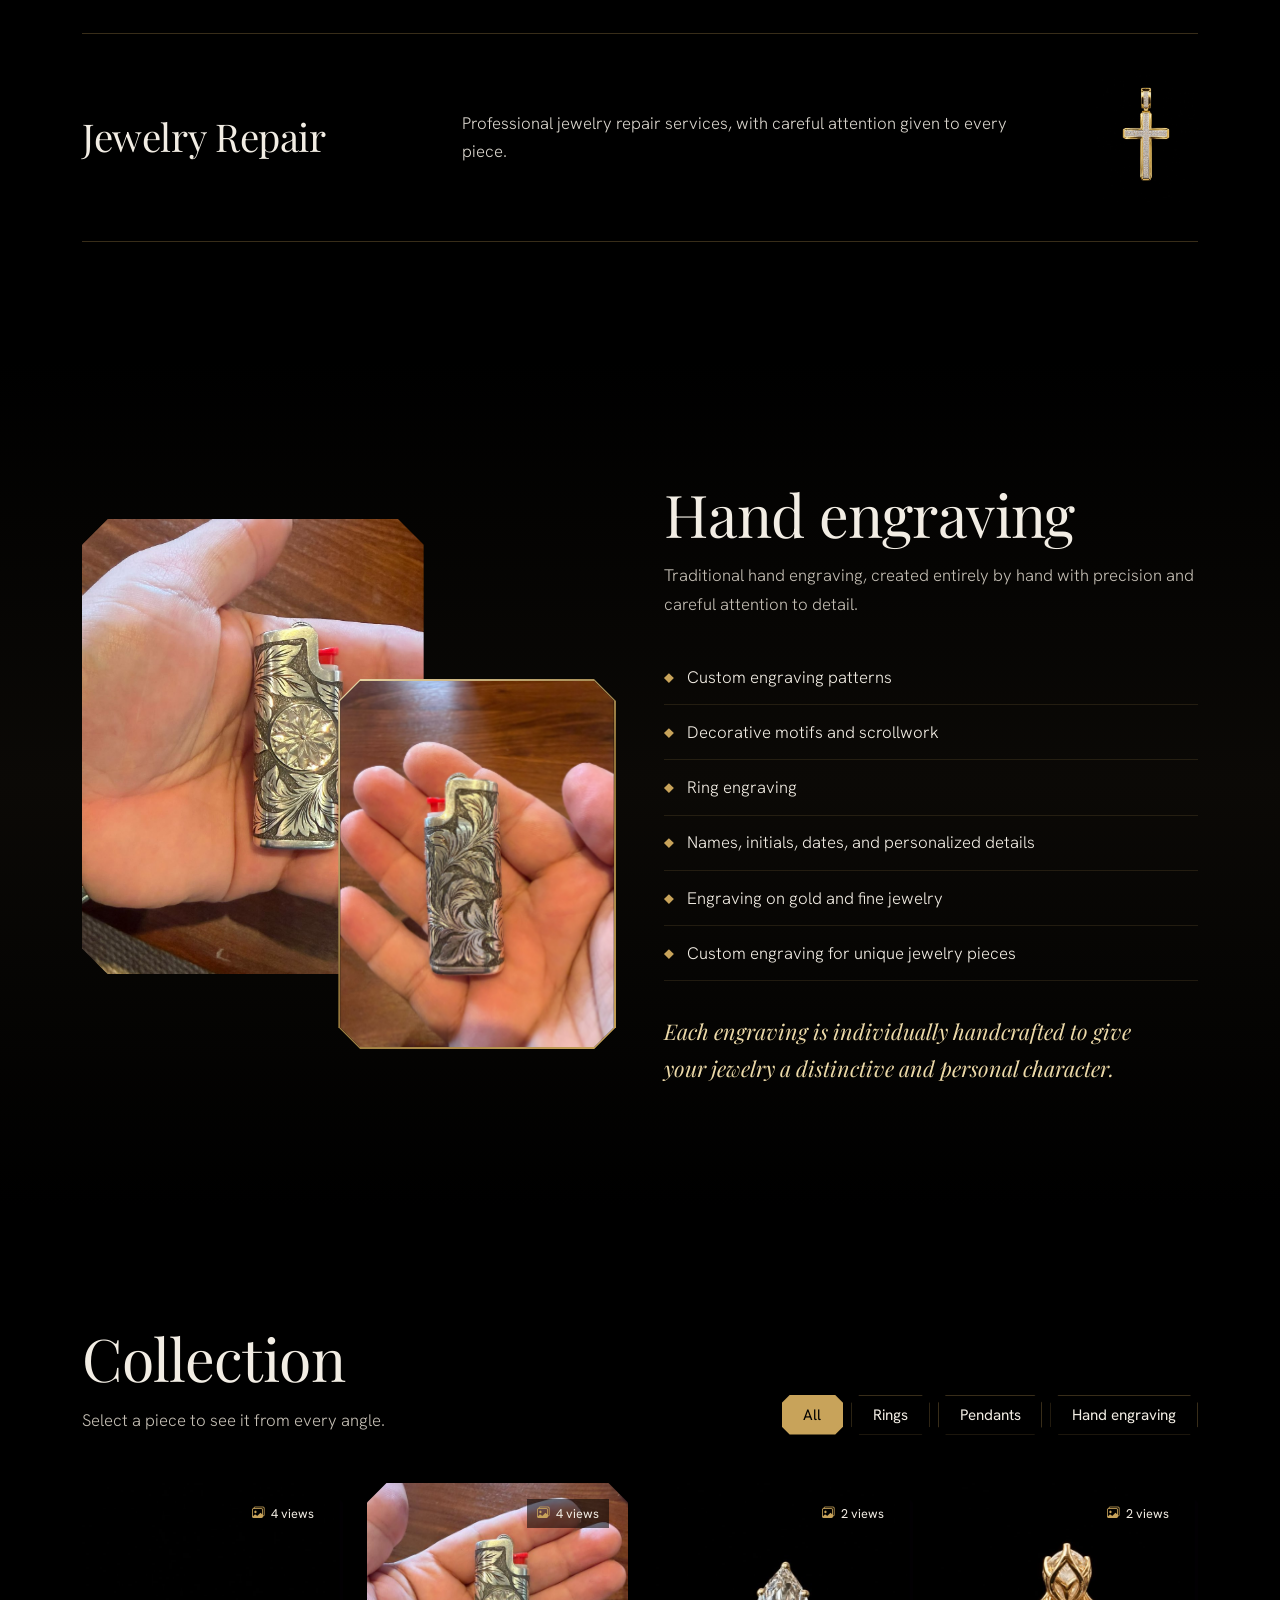
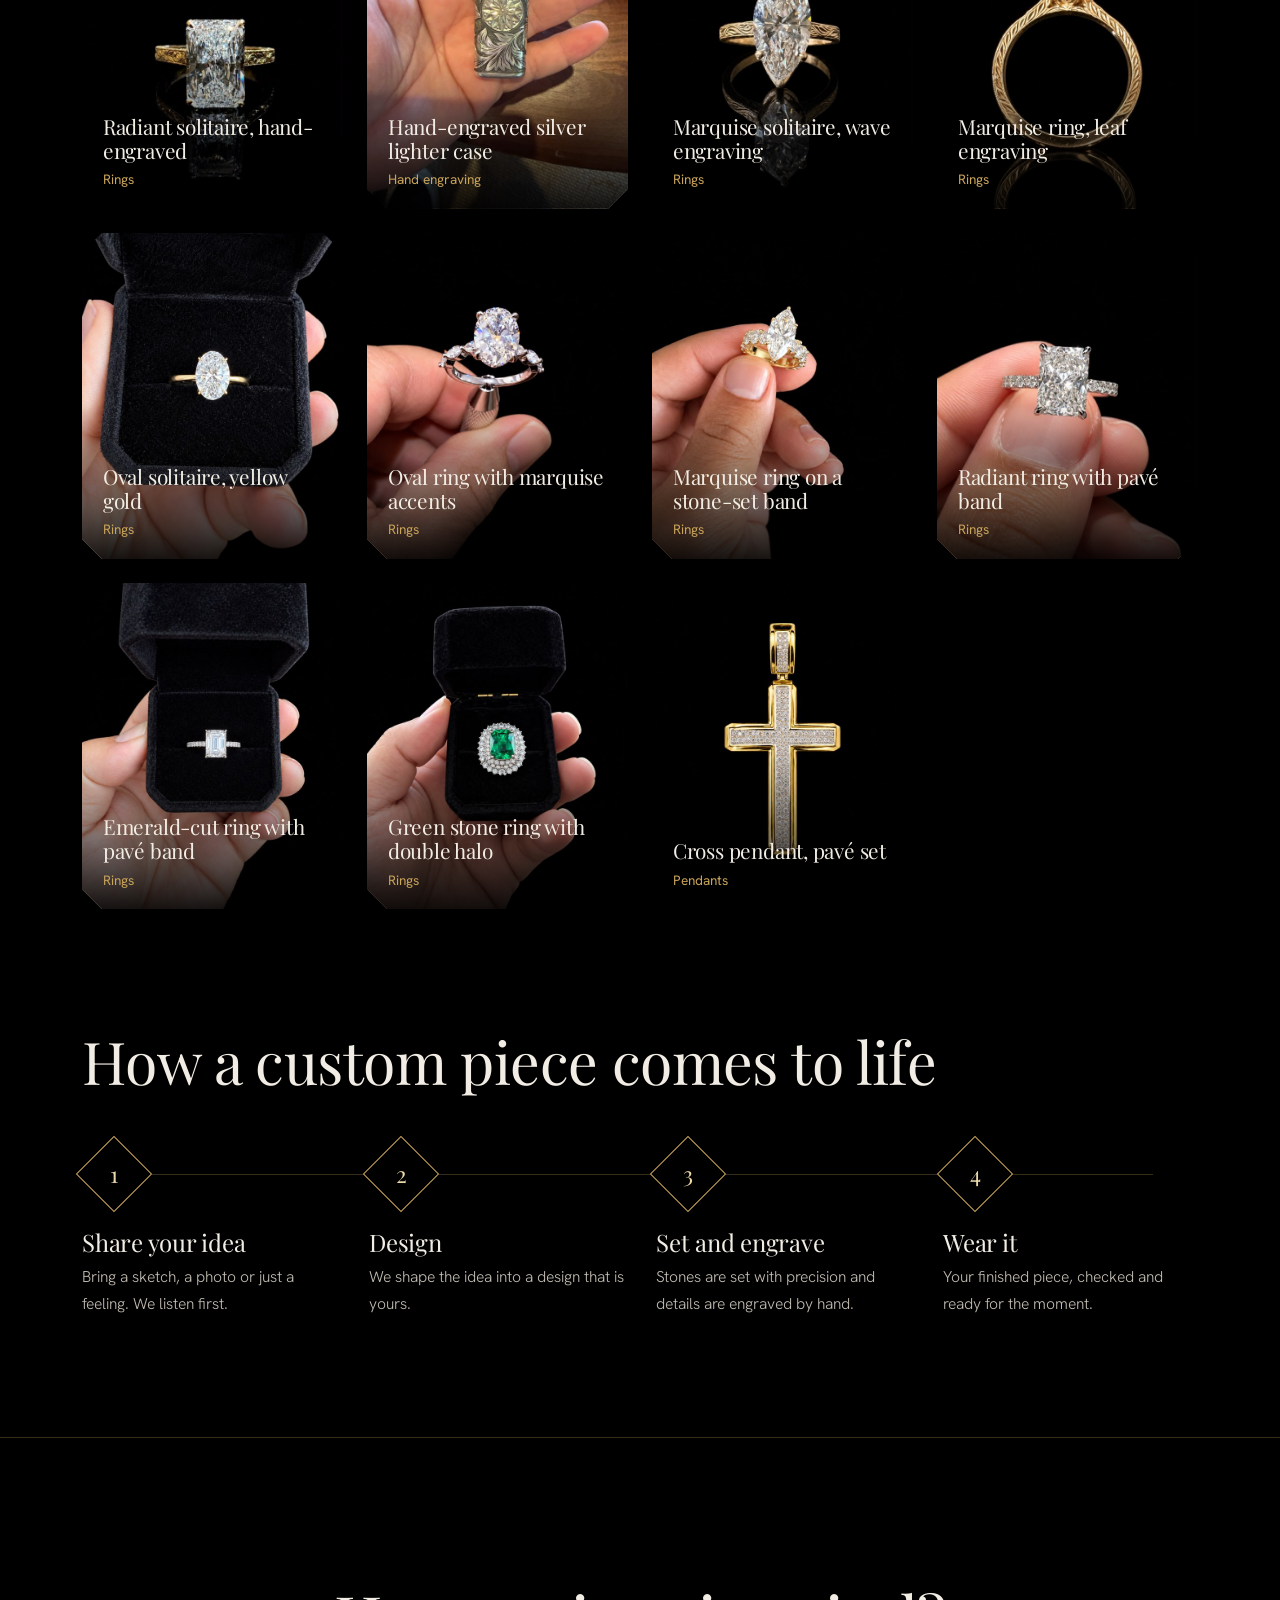
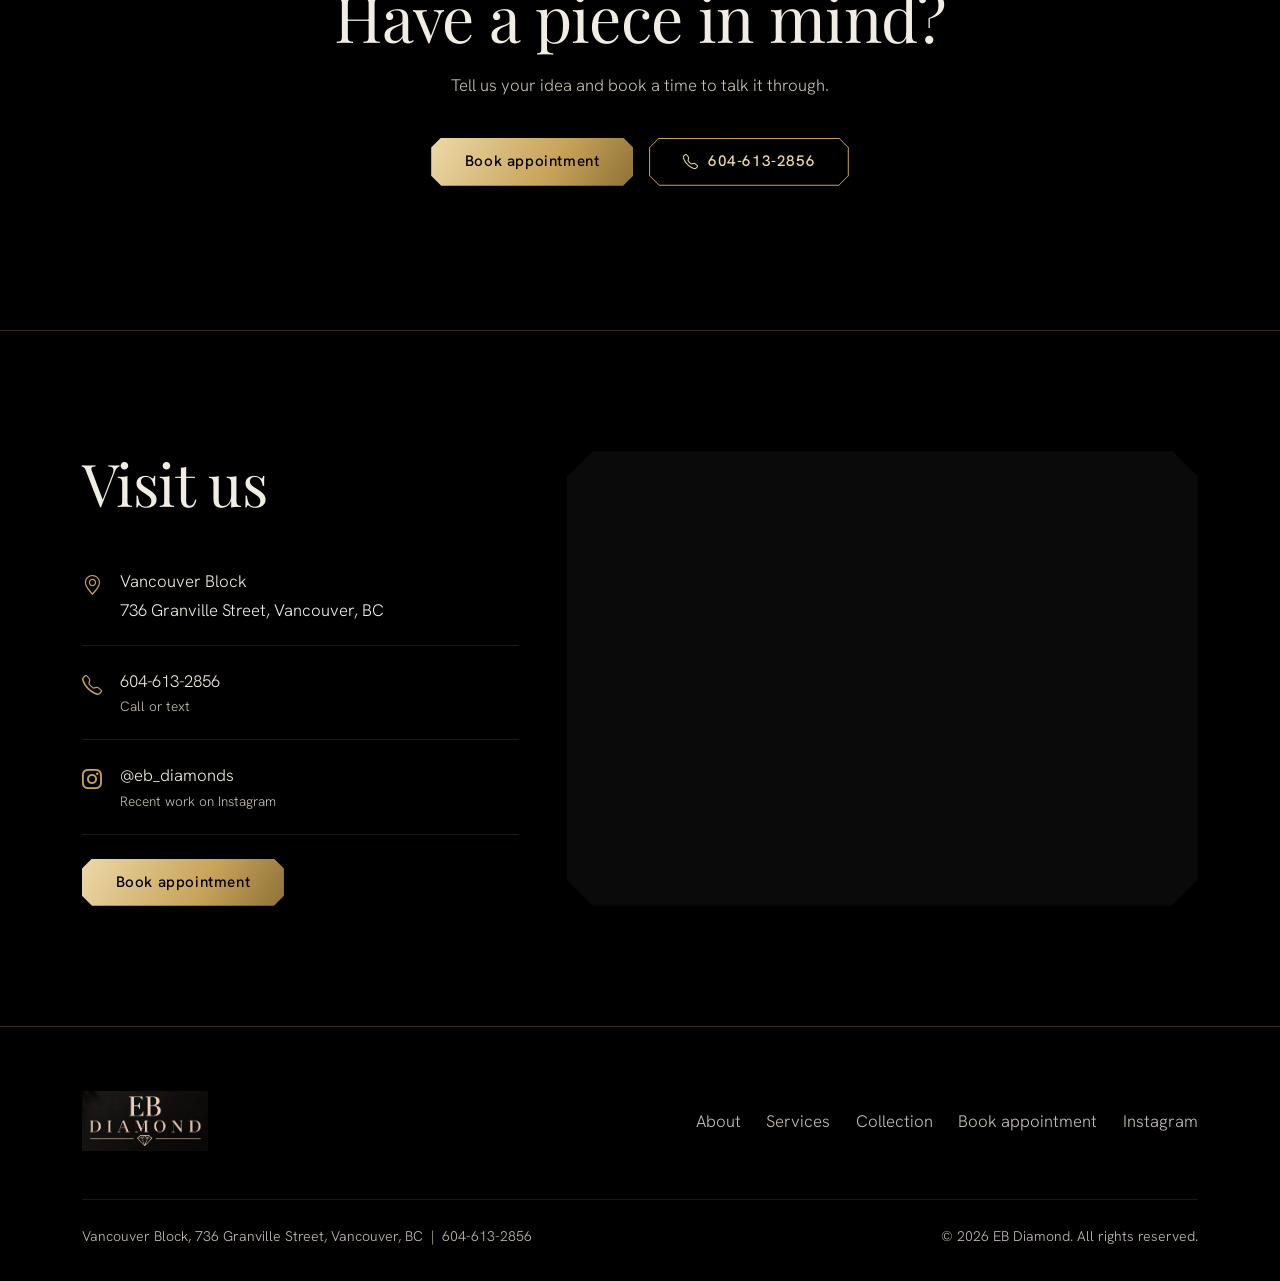
==== commit 7549c91c: "Update copy: goldsmith 12 years experience, newly opened studio; remove lighter image; logo and font" ====
--- a/index.html
+++ b/index.html
@@ -95,7 +95,7 @@
               <li>Hand Engraving</li>
               <li>Jewelry Repair</li>
             </ul>
-            <p class="hero-sub">Over 12 years of experience, from our studio in the Vancouver Block on Granville Street.</p>
+            <p class="hero-sub">Our goldsmith brings 12 years of fine jewelry experience to our newly opened studio in the Vancouver Block on Granville Street.</p>
             <div class="hero-actions">
               <a class="btn-gold" href="appointment.html">Book appointment</a>
               <a class="btn-line" href="#collection">View collection</a>
@@ -139,7 +139,7 @@
           </div>
           <div class="col-lg-6">
             <h2 class="section-title reveal">Made slowly, by hand</h2>
-            <p class="about-lead scroll-fill">Over 12 years of experience in fine jewelry craftsmanship, specializing in custom jewelry, precision stone setting, and detailed hand engraving.</p>
+            <p class="about-lead scroll-fill">A newly opened studio, backed by 12 years of fine jewelry craftsmanship — specializing in custom jewelry, precision stone setting, and detailed hand engraving.</p>
             <p class="lead-muted reveal">Each piece that leaves our bench is designed, set and engraved with the same patience, whether it is a first custom ring or a treasured piece that needs care.</p>
           </div>
         </div>
